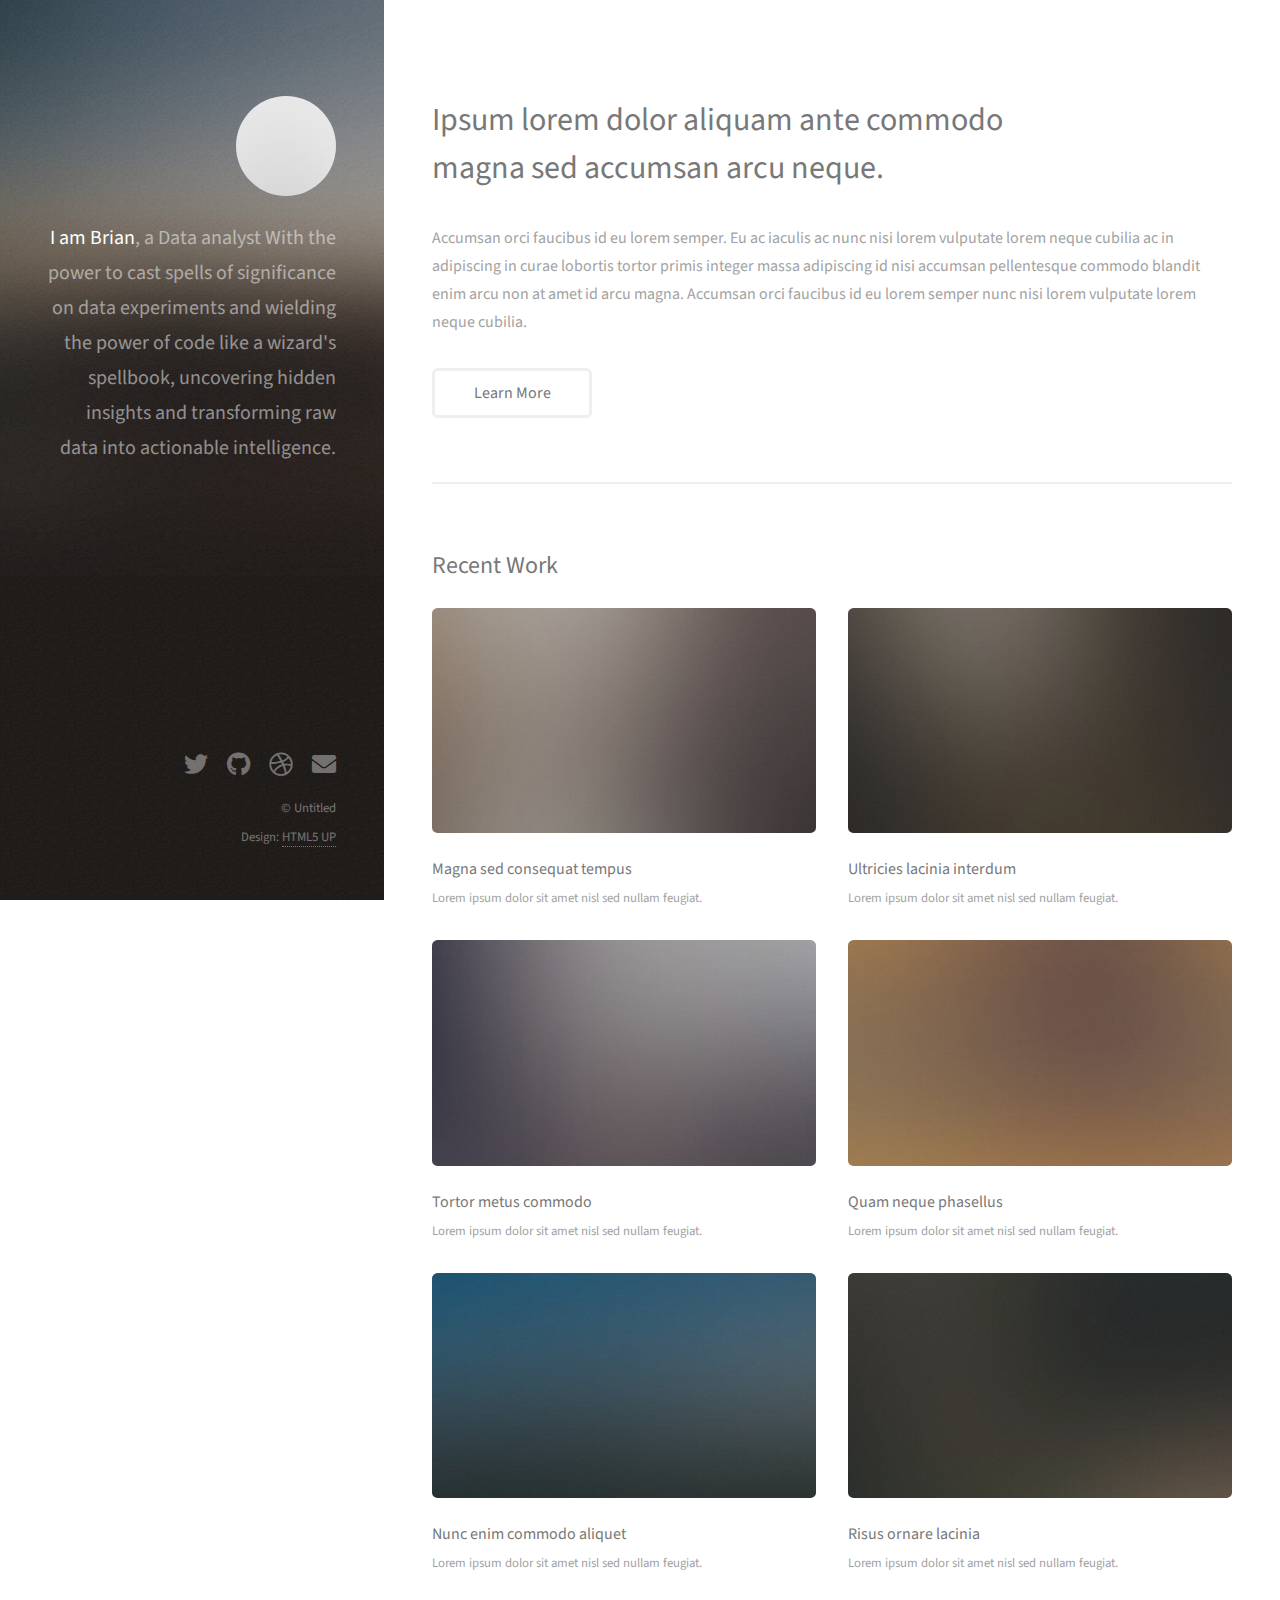
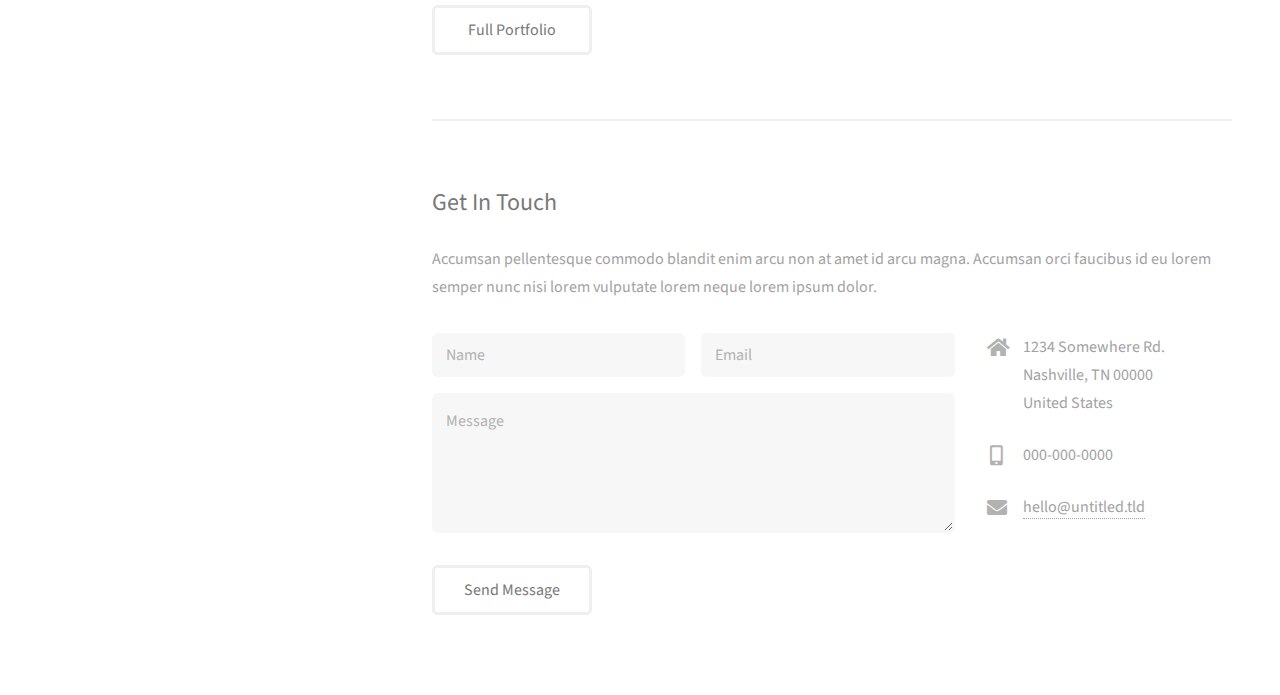
==== html5up-strata/index.html @ c4338616 "portfolio codes" ====
<!DOCTYPE HTML>
<!--
	Strata by HTML5 UP
	html5up.net | @ajlkn
	Free for personal and commercial use under the CCA 3.0 license (html5up.net/license)
-->
<html>
	<head>
		<title>Data analyst</title>
		<meta charset="utf-8" />
		<meta name="viewport" content="width=device-width, initial-scale=1, user-scalable=no" />
		<link rel="stylesheet" href="assets/css/main.css" />
	</head>
	<body class="is-preload">

		<!-- Header -->
			<header id="header">
				<div class="inner">
					<a href="#" class="image avatar"><img src="images/avatar.jpg" alt="" /></a>
					<h1><strong>I am Brian</strong>, a Data analyst<br />
						With the power to cast spells of significance on data experiments 
						and wielding the power of code like a wizard's spellbook, uncovering 
						hidden insights and transforming raw data into actionable intelligence. <br/>
					  </h1>
				</div>
			</header>

		<!-- Main -->
			<div id="main">

				<!-- One -->
					<section id="one">
						<header class="major">
							<h2>Ipsum lorem dolor aliquam ante commodo<br />
							magna sed accumsan arcu neque.</h2>
						</header>
						<p>Accumsan orci faucibus id eu lorem semper. Eu ac iaculis ac nunc nisi lorem vulputate lorem neque cubilia ac in adipiscing in curae lobortis tortor primis integer massa adipiscing id nisi accumsan pellentesque commodo blandit enim arcu non at amet id arcu magna. Accumsan orci faucibus id eu lorem semper nunc nisi lorem vulputate lorem neque cubilia.</p>
						<ul class="actions">
							<li><a href="#" class="button">Learn More</a></li>
						</ul>
					</section>

				<!-- Two -->
					<section id="two">
						<h2>Recent Work</h2>
						<div class="row">
							<article class="col-6 col-12-xsmall work-item">
								<a href="images/fulls/01.jpg" class="image fit thumb"><img src="images/thumbs/01.jpg" alt="" /></a>
								<h3>Magna sed consequat tempus</h3>
								<p>Lorem ipsum dolor sit amet nisl sed nullam feugiat.</p>
							</article>
							<article class="col-6 col-12-xsmall work-item">
								<a href="images/fulls/02.jpg" class="image fit thumb"><img src="images/thumbs/02.jpg" alt="" /></a>
								<h3>Ultricies lacinia interdum</h3>
								<p>Lorem ipsum dolor sit amet nisl sed nullam feugiat.</p>
							</article>
							<article class="col-6 col-12-xsmall work-item">
								<a href="images/fulls/03.jpg" class="image fit thumb"><img src="images/thumbs/03.jpg" alt="" /></a>
								<h3>Tortor metus commodo</h3>
								<p>Lorem ipsum dolor sit amet nisl sed nullam feugiat.</p>
							</article>
							<article class="col-6 col-12-xsmall work-item">
								<a href="images/fulls/04.jpg" class="image fit thumb"><img src="images/thumbs/04.jpg" alt="" /></a>
								<h3>Quam neque phasellus</h3>
								<p>Lorem ipsum dolor sit amet nisl sed nullam feugiat.</p>
							</article>
							<article class="col-6 col-12-xsmall work-item">
								<a href="images/fulls/05.jpg" class="image fit thumb"><img src="images/thumbs/05.jpg" alt="" /></a>
								<h3>Nunc enim commodo aliquet</h3>
								<p>Lorem ipsum dolor sit amet nisl sed nullam feugiat.</p>
							</article>
							<article class="col-6 col-12-xsmall work-item">
								<a href="images/fulls/06.jpg" class="image fit thumb"><img src="images/thumbs/06.jpg" alt="" /></a>
								<h3>Risus ornare lacinia</h3>
								<p>Lorem ipsum dolor sit amet nisl sed nullam feugiat.</p>
							</article>
						</div>
						<ul class="actions">
							<li><a href="#" class="button">Full Portfolio</a></li>
						</ul>
					</section>

				<!-- Three -->
					<section id="three">
						<h2>Get In Touch</h2>
						<p>Accumsan pellentesque commodo blandit enim arcu non at amet id arcu magna. Accumsan orci faucibus id eu lorem semper nunc nisi lorem vulputate lorem neque lorem ipsum dolor.</p>
						<div class="row">
							<div class="col-8 col-12-small">
								<form method="post" action="#">
									<div class="row gtr-uniform gtr-50">
										<div class="col-6 col-12-xsmall"><input type="text" name="name" id="name" placeholder="Name" /></div>
										<div class="col-6 col-12-xsmall"><input type="email" name="email" id="email" placeholder="Email" /></div>
										<div class="col-12"><textarea name="message" id="message" placeholder="Message" rows="4"></textarea></div>
									</div>
								</form>
								<ul class="actions">
									<li><input type="submit" value="Send Message" /></li>
								</ul>
							</div>
							<div class="col-4 col-12-small">
								<ul class="labeled-icons">
									<li>
										<h3 class="icon solid fa-home"><span class="label">Address</span></h3>
										1234 Somewhere Rd.<br />
										Nashville, TN 00000<br />
										United States
									</li>
									<li>
										<h3 class="icon solid fa-mobile-alt"><span class="label">Phone</span></h3>
										000-000-0000
									</li>
									<li>
										<h3 class="icon solid fa-envelope"><span class="label">Email</span></h3>
										<a href="#">hello@untitled.tld</a>
									</li>
								</ul>
							</div>
						</div>
					</section>

				<!-- Four -->
				<!--
					<section id="four">
						<h2>Elements</h2>

						<section>
							<h4>Text</h4>
							<p>This is <b>bold</b> and this is <strong>strong</strong>. This is <i>italic</i> and this is <em>emphasized</em>.
							This is <sup>superscript</sup> text and this is <sub>subscript</sub> text.
							This is <u>underlined</u> and this is code: <code>for (;;) { ... }</code>. Finally, <a href="#">this is a link</a>.</p>
							<hr />
							<header>
								<h4>Heading with a Subtitle</h4>
								<p>Lorem ipsum dolor sit amet nullam id egestas urna aliquam</p>
							</header>
							<p>Nunc lacinia ante nunc ac lobortis. Interdum adipiscing gravida odio porttitor sem non mi integer non faucibus ornare mi ut ante amet placerat aliquet. Volutpat eu sed ante lacinia sapien lorem accumsan varius montes viverra nibh in adipiscing blandit tempus accumsan.</p>
							<header>
								<h5>Heading with a Subtitle</h5>
								<p>Lorem ipsum dolor sit amet nullam id egestas urna aliquam</p>
							</header>
							<p>Nunc lacinia ante nunc ac lobortis. Interdum adipiscing gravida odio porttitor sem non mi integer non faucibus ornare mi ut ante amet placerat aliquet. Volutpat eu sed ante lacinia sapien lorem accumsan varius montes viverra nibh in adipiscing blandit tempus accumsan.</p>
							<hr />
							<h2>Heading Level 2</h2>
							<h3>Heading Level 3</h3>
							<h4>Heading Level 4</h4>
							<h5>Heading Level 5</h5>
							<h6>Heading Level 6</h6>
							<hr />
							<h5>Blockquote</h5>
							<blockquote>Fringilla nisl. Donec accumsan interdum nisi, quis tincidunt felis sagittis eget tempus euismod. Vestibulum ante ipsum primis in faucibus vestibulum. Blandit adipiscing eu felis iaculis volutpat ac adipiscing accumsan faucibus. Vestibulum ante ipsum primis in faucibus lorem ipsum dolor sit amet nullam adipiscing eu felis.</blockquote>
							<h5>Preformatted</h5>
							<pre><code>i = 0;

while (!deck.isInOrder()) {
print 'Iteration ' + i;
deck.shuffle();
i++;
}

print 'It took ' + i + ' iterations to sort the deck.';</code></pre>
						</section>

						<section>
							<h4>Lists</h4>
							<div class="row">
								<div class="col-6 col-12-xsmall">
									<h5>Unordered</h5>
									<ul>
										<li>Dolor pulvinar etiam magna etiam.</li>
										<li>Sagittis adipiscing lorem eleifend.</li>
										<li>Felis enim feugiat dolore viverra.</li>
									</ul>
									<h5>Alternate</h5>
									<ul class="alt">
										<li>Dolor pulvinar etiam magna etiam.</li>
										<li>Sagittis adipiscing lorem eleifend.</li>
										<li>Felis enim feugiat dolore viverra.</li>
									</ul>
								</div>
								<div class="col-6 col-12-xsmall">
									<h5>Ordered</h5>
									<ol>
										<li>Dolor pulvinar etiam magna etiam.</li>
										<li>Etiam vel felis at lorem sed viverra.</li>
										<li>Felis enim feugiat dolore viverra.</li>
										<li>Dolor pulvinar etiam magna etiam.</li>
										<li>Etiam vel felis at lorem sed viverra.</li>
										<li>Felis enim feugiat dolore viverra.</li>
									</ol>
									<h5>Icons</h5>
									<ul class="icons">
										<li><a href="#" class="icon brands fa-twitter"><span class="label">Twitter</span></a></li>
										<li><a href="#" class="icon brands fa-facebook-f"><span class="label">Facebook</span></a></li>
										<li><a href="#" class="icon brands fa-instagram"><span class="label">Instagram</span></a></li>
										<li><a href="#" class="icon brands fa-github"><span class="label">Github</span></a></li>
										<li><a href="#" class="icon brands fa-dribbble"><span class="label">Dribbble</span></a></li>
										<li><a href="#" class="icon brands fa-tumblr"><span class="label">Tumblr</span></a></li>
									</ul>
								</div>
							</div>
							<h5>Actions</h5>
							<ul class="actions">
								<li><a href="#" class="button primary">Default</a></li>
								<li><a href="#" class="button">Default</a></li>
							</ul>
							<ul class="actions small">
								<li><a href="#" class="button primary small">Small</a></li>
								<li><a href="#" class="button small">Small</a></li>
							</ul>
							<div class="row">
								<div class="col-6 col-12-small">
									<ul class="actions stacked">
										<li><a href="#" class="button primary">Default</a></li>
										<li><a href="#" class="button">Default</a></li>
									</ul>
								</div>
								<div class="col-6 col-12-small">
									<ul class="actions stacked">
										<li><a href="#" class="button primary small">Small</a></li>
										<li><a href="#" class="button small">Small</a></li>
									</ul>
								</div>
								<div class="col-6 col-12-small">
									<ul class="actions stacked">
										<li><a href="#" class="button primary fit">Default</a></li>
										<li><a href="#" class="button fit">Default</a></li>
									</ul>
								</div>
								<div class="col-6 col-12-small">
									<ul class="actions stacked">
										<li><a href="#" class="button primary small fit">Small</a></li>
										<li><a href="#" class="button small fit">Small</a></li>
									</ul>
								</div>
							</div>
						</section>

						<section>
							<h4>Table</h4>
							<h5>Default</h5>
							<div class="table-wrapper">
								<table>
									<thead>
										<tr>
											<th>Name</th>
											<th>Description</th>
											<th>Price</th>
										</tr>
									</thead>
									<tbody>
										<tr>
											<td>Item One</td>
											<td>Ante turpis integer aliquet porttitor.</td>
											<td>29.99</td>
										</tr>
										<tr>
											<td>Item Two</td>
											<td>Vis ac commodo adipiscing arcu aliquet.</td>
											<td>19.99</td>
										</tr>
										<tr>
											<td>Item Three</td>
											<td> Morbi faucibus arcu accumsan lorem.</td>
											<td>29.99</td>
										</tr>
										<tr>
											<td>Item Four</td>
											<td>Vitae integer tempus condimentum.</td>
											<td>19.99</td>
										</tr>
										<tr>
											<td>Item Five</td>
											<td>Ante turpis integer aliquet porttitor.</td>
											<td>29.99</td>
										</tr>
									</tbody>
									<tfoot>
										<tr>
											<td colspan="2"></td>
											<td>100.00</td>
										</tr>
									</tfoot>
								</table>
							</div>

							<h5>Alternate</h5>
							<div class="table-wrapper">
								<table class="alt">
									<thead>
										<tr>
											<th>Name</th>
											<th>Description</th>
											<th>Price</th>
										</tr>
									</thead>
									<tbody>
										<tr>
											<td>Item One</td>
											<td>Ante turpis integer aliquet porttitor.</td>
											<td>29.99</td>
										</tr>
										<tr>
											<td>Item Two</td>
											<td>Vis ac commodo adipiscing arcu aliquet.</td>
											<td>19.99</td>
										</tr>
										<tr>
											<td>Item Three</td>
											<td> Morbi faucibus arcu accumsan lorem.</td>
											<td>29.99</td>
										</tr>
										<tr>
											<td>Item Four</td>
											<td>Vitae integer tempus condimentum.</td>
											<td>19.99</td>
										</tr>
										<tr>
											<td>Item Five</td>
											<td>Ante turpis integer aliquet porttitor.</td>
											<td>29.99</td>
										</tr>
									</tbody>
									<tfoot>
										<tr>
											<td colspan="2"></td>
											<td>100.00</td>
										</tr>
									</tfoot>
								</table>
							</div>
						</section>

						<section>
							<h4>Buttons</h4>
							<ul class="actions">
								<li><a href="#" class="button primary">Primary</a></li>
								<li><a href="#" class="button">Default</a></li>
							</ul>
							<ul class="actions">
								<li><a href="#" class="button large">Large</a></li>
								<li><a href="#" class="button">Default</a></li>
								<li><a href="#" class="button small">Small</a></li>
							</ul>
							<ul class="actions fit">
								<li><a href="#" class="button primary fit">Fit</a></li>
								<li><a href="#" class="button fit">Fit</a></li>
							</ul>
							<ul class="actions fit small">
								<li><a href="#" class="button primary fit small">Fit + Small</a></li>
								<li><a href="#" class="button fit small">Fit + Small</a></li>
							</ul>
							<ul class="actions">
								<li><a href="#" class="button primary icon solid fa-download">Icon</a></li>
								<li><a href="#" class="button icon solid fa-download">Icon</a></li>
							</ul>
							<ul class="actions">
								<li><span class="button primary disabled">Primary</span></li>
								<li><span class="button disabled">Default</span></li>
							</ul>
						</section>

						<section>
							<h4>Form</h4>
							<form method="post" action="#">
								<div class="row gtr-uniform gtr-50">
									<div class="col-6 col-12-xsmall">
										<input type="text" name="demo-name" id="demo-name" value="" placeholder="Name" />
									</div>
									<div class="col-6 col-12-xsmall">
										<input type="email" name="demo-email" id="demo-email" value="" placeholder="Email" />
									</div>
									<div class="col-12">
										<select name="demo-category" id="demo-category">
											<option value="">- Category -</option>
											<option value="1">Manufacturing</option>
											<option value="1">Shipping</option>
											<option value="1">Administration</option>
											<option value="1">Human Resources</option>
										</select>
									</div>
									<div class="col-4 col-12-small">
										<input type="radio" id="demo-priority-low" name="demo-priority" checked>
										<label for="demo-priority-low">Low Priority</label>
									</div>
									<div class="col-4 col-12-small">
										<input type="radio" id="demo-priority-normal" name="demo-priority">
										<label for="demo-priority-normal">Normal Priority</label>
									</div>
									<div class="col-4 col-12-small">
										<input type="radio" id="demo-priority-high" name="demo-priority">
										<label for="demo-priority-high">High Priority</label>
									</div>
									<div class="col-6 col-12-small">
										<input type="checkbox" id="demo-copy" name="demo-copy">
										<label for="demo-copy">Email me a copy of this message</label>
									</div>
									<div class="col-6 col-12-small">
										<input type="checkbox" id="demo-human" name="demo-human" checked>
										<label for="demo-human">I am a human and not a robot</label>
									</div>
									<div class="col-12">
										<textarea name="demo-message" id="demo-message" placeholder="Enter your message" rows="6"></textarea>
									</div>
									<div class="col-12">
										<ul class="actions">
											<li><input type="submit" value="Send Message" class="primary" /></li>
											<li><input type="reset" value="Reset" /></li>
										</ul>
									</div>
								</div>
							</form>
						</section>

						<section>
							<h4>Image</h4>
							<h5>Fit</h5>
							<div class="box alt">
								<div class="row gtr-50 gtr-uniform">
									<div class="col-12"><span class="image fit"><img src="images/fulls/05.jpg" alt="" /></span></div>
									<div class="col-4"><span class="image fit"><img src="images/thumbs/01.jpg" alt="" /></span></div>
									<div class="col-4"><span class="image fit"><img src="images/thumbs/02.jpg" alt="" /></span></div>
									<div class="col-4"><span class="image fit"><img src="images/thumbs/03.jpg" alt="" /></span></div>
									<div class="col-4"><span class="image fit"><img src="images/thumbs/04.jpg" alt="" /></span></div>
									<div class="col-4"><span class="image fit"><img src="images/thumbs/05.jpg" alt="" /></span></div>
									<div class="col-4"><span class="image fit"><img src="images/thumbs/06.jpg" alt="" /></span></div>
									<div class="col-4"><span class="image fit"><img src="images/thumbs/03.jpg" alt="" /></span></div>
									<div class="col-4"><span class="image fit"><img src="images/thumbs/02.jpg" alt="" /></span></div>
									<div class="col-4"><span class="image fit"><img src="images/thumbs/01.jpg" alt="" /></span></div>
								</div>
							</div>
							<h5>Left &amp; Right</h5>
							<p><span class="image left"><img src="images/avatar.jpg" alt="" /></span>Fringilla nisl. Donec accumsan interdum nisi, quis tincidunt felis sagittis eget. tempus euismod. Vestibulum ante ipsum primis in faucibus vestibulum. Blandit adipiscing eu felis iaculis volutpat ac adipiscing accumsan eu faucibus. Integer ac pellentesque praesent tincidunt felis sagittis eget. tempus euismod. Vestibulum ante ipsum primis in faucibus vestibulum. Blandit adipiscing eu felis iaculis volutpat ac adipiscing accumsan eu faucibus. Integer ac pellentesque praesent. Donec accumsan interdum nisi, quis tincidunt felis sagittis eget. tempus euismod. Vestibulum ante ipsum primis in faucibus vestibulum. Blandit adipiscing eu felis iaculis volutpat ac adipiscing accumsan eu faucibus. Integer ac pellentesque praesent tincidunt felis sagittis eget. tempus euismod. Vestibulum ante ipsum primis in faucibus vestibulum. Blandit adipiscing eu felis iaculis volutpat ac adipiscing accumsan eu faucibus. Integer ac pellentesque praesent.</p>
							<p><span class="image right"><img src="images/avatar.jpg" alt="" /></span>Fringilla nisl. Donec accumsan interdum nisi, quis tincidunt felis sagittis eget. tempus euismod. Vestibulum ante ipsum primis in faucibus vestibulum. Blandit adipiscing eu felis iaculis volutpat ac adipiscing accumsan eu faucibus. Integer ac pellentesque praesent tincidunt felis sagittis eget. tempus euismod. Vestibulum ante ipsum primis in faucibus vestibulum. Blandit adipiscing eu felis iaculis volutpat ac adipiscing accumsan eu faucibus. Integer ac pellentesque praesent. Donec accumsan interdum nisi, quis tincidunt felis sagittis eget. tempus euismod. Vestibulum ante ipsum primis in faucibus vestibulum. Blandit adipiscing eu felis iaculis volutpat ac adipiscing accumsan eu faucibus. Integer ac pellentesque praesent tincidunt felis sagittis eget. tempus euismod. Vestibulum ante ipsum primis in faucibus vestibulum. Blandit adipiscing eu felis iaculis volutpat ac adipiscing accumsan eu faucibus. Integer ac pellentesque praesent.</p>
						</section>

					</section>
				-->

			</div>

		<!-- Footer -->
			<footer id="footer">
				<div class="inner">
					<ul class="icons">
						<li><a href="#" class="icon brands fa-twitter"><span class="label">Twitter</span></a></li>
						<li><a href="#" class="icon brands fa-github"><span class="label">Github</span></a></li>
						<li><a href="#" class="icon brands fa-dribbble"><span class="label">Dribbble</span></a></li>
						<li><a href="#" class="icon solid fa-envelope"><span class="label">Email</span></a></li>
					</ul>
					<ul class="copyright">
						<li>&copy; Untitled</li><li>Design: <a href="http://html5up.net">HTML5 UP</a></li>
					</ul>
				</div>
			</footer>

		<!-- Scripts -->
			<script src="assets/js/jquery.min.js"></script>
			<script src="assets/js/jquery.poptrox.min.js"></script>
			<script src="assets/js/browser.min.js"></script>
			<script src="assets/js/breakpoints.min.js"></script>
			<script src="assets/js/util.js"></script>
			<script src="assets/js/main.js"></script>

	</body>
</html>
---- html5up-strata/assets/css/main.css ----
@import url("fontawesome-all.min.css");
@import url("https://fonts.googleapis.com/css?family=Source+Sans+Pro:400,400italic");

/*
	Strata by HTML5 UP
	html5up.net | @ajlkn
	Free for personal and commercial use under the CCA 3.0 license (html5up.net/license)
*/

html, body, div, span, applet, object,
iframe, h1, h2, h3, h4, h5, h6, p, blockquote,
pre, a, abbr, acronym, address, big, cite,
code, del, dfn, em, img, ins, kbd, q, s, samp,
small, strike, strong, sub, sup, tt, var, b,
u, i, center, dl, dt, dd, ol, ul, li, fieldset,
form, label, legend, table, caption, tbody,
tfoot, thead, tr, th, td, article, aside,
canvas, details, embed, figure, figcaption,
footer, header, hgroup, menu, nav, output, ruby,
section, summary, time, mark, audio, video {
	margin: 0;
	padding: 0;
	border: 0;
	font-size: 100%;
	font: inherit;
	vertical-align: baseline;}

article, aside, details, figcaption, figure,
footer, header, hgroup, menu, nav, section {
	display: block;}

body {
	line-height: 1;
}

ol, ul {
	list-style: none;
}

blockquote, q {
	quotes: none;
}

	blockquote:before, blockquote:after, q:before, q:after {
		content: '';
		content: none;
	}

table {
	border-collapse: collapse;
	border-spacing: 0;
}

body {
	-webkit-text-size-adjust: none;
}

mark {
	background-color: transparent;
	color: inherit;
}

input::-moz-focus-inner {
	border: 0;
	padding: 0;
}

input, select, textarea {
	-moz-appearance: none;
	-webkit-appearance: none;
	-ms-appearance: none;
	appearance: none;
}

/* Basic */

	html {
		box-sizing: border-box;
	}

	*, *:before, *:after {
		box-sizing: inherit;
	}

	body {
		background: #fff;
	}

		body.is-preload *, body.is-preload *:before, body.is-preload *:after {
			-moz-animation: none !important;
			-webkit-animation: none !important;
			-ms-animation: none !important;
			animation: none !important;
			-moz-transition: none !important;
			-webkit-transition: none !important;
			-ms-transition: none !important;
			transition: none !important;
		}

	body, input, select, textarea {
		color: #a2a2a2;
		font-family: "Source Sans Pro", Helvetica, sans-serif;
		font-size: 16pt;
		font-weight: 400;
		line-height: 1.75em;
	}

	a {
		-moz-transition: color 0.2s ease-in-out, border-color 0.2s ease-in-out;
		-webkit-transition: color 0.2s ease-in-out, border-color 0.2s ease-in-out;
		-ms-transition: color 0.2s ease-in-out, border-color 0.2s ease-in-out;
		transition: color 0.2s ease-in-out, border-color 0.2s ease-in-out;
		border-bottom: dotted 1px;
		color: #49bf9d;
		text-decoration: none;
	}

		a:hover {
			border-bottom-color: transparent;
			color: #49bf9d !important;
			text-decoration: none;
		}

	strong, b {
		color: #787878;
		font-weight: 400;
	}

	em, i {
		font-style: italic;
	}

	p {
		margin: 0 0 2em 0;
	}

	h1, h2, h3, h4, h5, h6 {
		color: #787878;
		font-weight: 400;
		line-height: 1em;
		margin: 0 0 1em 0;
	}

		h1 a, h2 a, h3 a, h4 a, h5 a, h6 a {
			color: inherit;
			text-decoration: none;
		}

	h1 {
		font-size: 2em;
		line-height: 1.5em;
	}

	h2 {
		font-size: 1.5em;
		line-height: 1.5em;
	}

	h3 {
		font-size: 1.25em;
		line-height: 1.5em;
	}

	h4 {
		font-size: 1.1em;
		line-height: 1.5em;
	}

	h5 {
		font-size: 0.9em;
		line-height: 1.5em;
	}

	h6 {
		font-size: 0.7em;
		line-height: 1.5em;
	}

	sub {
		font-size: 0.8em;
		position: relative;
		top: 0.5em;
	}

	sup {
		font-size: 0.8em;
		position: relative;
		top: -0.5em;
	}

	hr {
		border: 0;
		border-bottom: solid 2px #efefef;
		margin: 2em 0;
	}

		hr.major {
			margin: 3em 0;
		}

	blockquote {
		border-left: solid 6px #efefef;
		font-style: italic;
		margin: 0 0 2em 0;
		padding: 0.5em 0 0.5em 1.5em;
	}

	code {
		background: #f7f7f7;
		border-radius: 0.35em;
		border: solid 2px #efefef;
		font-family: "Courier New", monospace;
		font-size: 0.9em;
		margin: 0 0.25em;
		padding: 0.25em 0.65em;
	}

	pre {
		-webkit-overflow-scrolling: touch;
		font-family: "Courier New", monospace;
		font-size: 0.9em;
		margin: 0 0 2em 0;
	}

		pre code {
			display: block;
			line-height: 1.75em;
			padding: 1em 1.5em;
			overflow-x: auto;
		}

	.align-left {
		text-align: left;
	}

	.align-center {
		text-align: center;
	}

	.align-right {
		text-align: right;
	}

/* Container */

	.container {
		margin: 0 auto;
		max-width: calc(100% - 4em);
		width: 100%;
	}

		.container.xsmall {
			width: 25%;
		}

		.container.small {
			width: 50%;
		}

		.container.medium {
			width: 75%;
		}

		.container.large {
			width: 125%;
		}

		.container.xlarge {
			width: 150%;
		}

		.container.max {
			width: 100%;
		}

		@media screen and (max-width: 980px) {

			.container {
				width: 100% !important;
				max-width: 100% !important;
			}

		}

		@media screen and (max-width: 480px) {

			.container {
				max-width: calc(100% - 3em);
			}

		}

/* Row */

	.row {
		display: flex;
		flex-wrap: wrap;
		box-sizing: border-box;
		align-items: stretch;
	}

		.row > * {
			box-sizing: border-box;
		}

		.row.gtr-uniform > * > :last-child {
			margin-bottom: 0;
		}

		.row.aln-left {
			justify-content: flex-start;
		}

		.row.aln-center {
			justify-content: center;
		}

		.row.aln-right {
			justify-content: flex-end;
		}

		.row.aln-top {
			align-items: flex-start;
		}

		.row.aln-middle {
			align-items: center;
		}

		.row.aln-bottom {
			align-items: flex-end;
		}

		.row > .imp {
			order: -1;
		}

		.row > .col-1 {
			width: 8.33333%;
		}

		.row > .off-1 {
			margin-left: 8.33333%;
		}

		.row > .col-2 {
			width: 16.66667%;
		}

		.row > .off-2 {
			margin-left: 16.66667%;
		}

		.row > .col-3 {
			width: 25%;
		}

		.row > .off-3 {
			margin-left: 25%;
		}

		.row > .col-4 {
			width: 33.33333%;
		}

		.row > .off-4 {
			margin-left: 33.33333%;
		}

		.row > .col-5 {
			width: 41.66667%;
		}

		.row > .off-5 {
			margin-left: 41.66667%;
		}

		.row > .col-6 {
			width: 50%;
		}

		.row > .off-6 {
			margin-left: 50%;
		}

		.row > .col-7 {
			width: 58.33333%;
		}

		.row > .off-7 {
			margin-left: 58.33333%;
		}

		.row > .col-8 {
			width: 66.66667%;
		}

		.row > .off-8 {
			margin-left: 66.66667%;
		}

		.row > .col-9 {
			width: 75%;
		}

		.row > .off-9 {
			margin-left: 75%;
		}

		.row > .col-10 {
			width: 83.33333%;
		}

		.row > .off-10 {
			margin-left: 83.33333%;
		}

		.row > .col-11 {
			width: 91.66667%;
		}

		.row > .off-11 {
			margin-left: 91.66667%;
		}

		.row > .col-12 {
			width: 100%;
		}

		.row > .off-12 {
			margin-left: 100%;
		}

		.row.gtr-0 {
			margin-top: 0;
			margin-left: 0em;
		}

			.row.gtr-0 > * {
				padding: 0 0 0 0em;
			}

			.row.gtr-0.gtr-uniform {
				margin-top: 0em;
			}

				.row.gtr-0.gtr-uniform > * {
					padding-top: 0em;
				}

		.row.gtr-25 {
			margin-top: 0;
			margin-left: -0.625em;
		}

			.row.gtr-25 > * {
				padding: 0 0 0 0.625em;
			}

			.row.gtr-25.gtr-uniform {
				margin-top: -0.625em;
			}

				.row.gtr-25.gtr-uniform > * {
					padding-top: 0.625em;
				}

		.row.gtr-50 {
			margin-top: 0;
			margin-left: -1.25em;
		}

			.row.gtr-50 > * {
				padding: 0 0 0 1.25em;
			}

			.row.gtr-50.gtr-uniform {
				margin-top: -1.25em;
			}

				.row.gtr-50.gtr-uniform > * {
					padding-top: 1.25em;
				}

		.row {
			margin-top: 0;
			margin-left: -2.5em;
		}

			.row > * {
				padding: 0 0 0 2.5em;
			}

			.row.gtr-uniform {
				margin-top: -2.5em;
			}

				.row.gtr-uniform > * {
					padding-top: 2.5em;
				}

		.row.gtr-150 {
			margin-top: 0;
			margin-left: -3.75em;
		}

			.row.gtr-150 > * {
				padding: 0 0 0 3.75em;
			}

			.row.gtr-150.gtr-uniform {
				margin-top: -3.75em;
			}

				.row.gtr-150.gtr-uniform > * {
					padding-top: 3.75em;
				}

		.row.gtr-200 {
			margin-top: 0;
			margin-left: -5em;
		}

			.row.gtr-200 > * {
				padding: 0 0 0 5em;
			}

			.row.gtr-200.gtr-uniform {
				margin-top: -5em;
			}

				.row.gtr-200.gtr-uniform > * {
					padding-top: 5em;
				}

		@media screen and (max-width: 1800px) {

			.row {
				display: flex;
				flex-wrap: wrap;
				box-sizing: border-box;
				align-items: stretch;
			}

				.row > * {
					box-sizing: border-box;
				}

				.row.gtr-uniform > * > :last-child {
					margin-bottom: 0;
				}

				.row.aln-left {
					justify-content: flex-start;
				}

				.row.aln-center {
					justify-content: center;
				}

				.row.aln-right {
					justify-content: flex-end;
				}

				.row.aln-top {
					align-items: flex-start;
				}

				.row.aln-middle {
					align-items: center;
				}

				.row.aln-bottom {
					align-items: flex-end;
				}

				.row > .imp-xlarge {
					order: -1;
				}

				.row > .col-1-xlarge {
					width: 8.33333%;
				}

				.row > .off-1-xlarge {
					margin-left: 8.33333%;
				}

				.row > .col-2-xlarge {
					width: 16.66667%;
				}

				.row > .off-2-xlarge {
					margin-left: 16.66667%;
				}

				.row > .col-3-xlarge {
					width: 25%;
				}

				.row > .off-3-xlarge {
					margin-left: 25%;
				}

				.row > .col-4-xlarge {
					width: 33.33333%;
				}

				.row > .off-4-xlarge {
					margin-left: 33.33333%;
				}

				.row > .col-5-xlarge {
					width: 41.66667%;
				}

				.row > .off-5-xlarge {
					margin-left: 41.66667%;
				}

				.row > .col-6-xlarge {
					width: 50%;
				}

				.row > .off-6-xlarge {
					margin-left: 50%;
				}

				.row > .col-7-xlarge {
					width: 58.33333%;
				}

				.row > .off-7-xlarge {
					margin-left: 58.33333%;
				}

				.row > .col-8-xlarge {
					width: 66.66667%;
				}

				.row > .off-8-xlarge {
					margin-left: 66.66667%;
				}

				.row > .col-9-xlarge {
					width: 75%;
				}

				.row > .off-9-xlarge {
					margin-left: 75%;
				}

				.row > .col-10-xlarge {
					width: 83.33333%;
				}

				.row > .off-10-xlarge {
					margin-left: 83.33333%;
				}

				.row > .col-11-xlarge {
					width: 91.66667%;
				}

				.row > .off-11-xlarge {
					margin-left: 91.66667%;
				}

				.row > .col-12-xlarge {
					width: 100%;
				}

				.row > .off-12-xlarge {
					margin-left: 100%;
				}

				.row.gtr-0 {
					margin-top: 0;
					margin-left: 0em;
				}

					.row.gtr-0 > * {
						padding: 0 0 0 0em;
					}

					.row.gtr-0.gtr-uniform {
						margin-top: 0em;
					}

						.row.gtr-0.gtr-uniform > * {
							padding-top: 0em;
						}

				.row.gtr-25 {
					margin-top: 0;
					margin-left: -0.625em;
				}

					.row.gtr-25 > * {
						padding: 0 0 0 0.625em;
					}

					.row.gtr-25.gtr-uniform {
						margin-top: -0.625em;
					}

						.row.gtr-25.gtr-uniform > * {
							padding-top: 0.625em;
						}

				.row.gtr-50 {
					margin-top: 0;
					margin-left: -1.25em;
				}

					.row.gtr-50 > * {
						padding: 0 0 0 1.25em;
					}

					.row.gtr-50.gtr-uniform {
						margin-top: -1.25em;
					}

						.row.gtr-50.gtr-uniform > * {
							padding-top: 1.25em;
						}

				.row {
					margin-top: 0;
					margin-left: -2.5em;
				}

					.row > * {
						padding: 0 0 0 2.5em;
					}

					.row.gtr-uniform {
						margin-top: -2.5em;
					}

						.row.gtr-uniform > * {
							padding-top: 2.5em;
						}

				.row.gtr-150 {
					margin-top: 0;
					margin-left: -3.75em;
				}

					.row.gtr-150 > * {
						padding: 0 0 0 3.75em;
					}

					.row.gtr-150.gtr-uniform {
						margin-top: -3.75em;
					}

						.row.gtr-150.gtr-uniform > * {
							padding-top: 3.75em;
						}

				.row.gtr-200 {
					margin-top: 0;
					margin-left: -5em;
				}

					.row.gtr-200 > * {
						padding: 0 0 0 5em;
					}

					.row.gtr-200.gtr-uniform {
						margin-top: -5em;
					}

						.row.gtr-200.gtr-uniform > * {
							padding-top: 5em;
						}

		}

		@media screen and (max-width: 1280px) {

			.row {
				display: flex;
				flex-wrap: wrap;
				box-sizing: border-box;
				align-items: stretch;
			}

				.row > * {
					box-sizing: border-box;
				}

				.row.gtr-uniform > * > :last-child {
					margin-bottom: 0;
				}

				.row.aln-left {
					justify-content: flex-start;
				}

				.row.aln-center {
					justify-content: center;
				}

				.row.aln-right {
					justify-content: flex-end;
				}

				.row.aln-top {
					align-items: flex-start;
				}

				.row.aln-middle {
					align-items: center;
				}

				.row.aln-bottom {
					align-items: flex-end;
				}

				.row > .imp-large {
					order: -1;
				}

				.row > .col-1-large {
					width: 8.33333%;
				}

				.row > .off-1-large {
					margin-left: 8.33333%;
				}

				.row > .col-2-large {
					width: 16.66667%;
				}

				.row > .off-2-large {
					margin-left: 16.66667%;
				}

				.row > .col-3-large {
					width: 25%;
				}

				.row > .off-3-large {
					margin-left: 25%;
				}

				.row > .col-4-large {
					width: 33.33333%;
				}

				.row > .off-4-large {
					margin-left: 33.33333%;
				}

				.row > .col-5-large {
					width: 41.66667%;
				}

				.row > .off-5-large {
					margin-left: 41.66667%;
				}

				.row > .col-6-large {
					width: 50%;
				}

				.row > .off-6-large {
					margin-left: 50%;
				}

				.row > .col-7-large {
					width: 58.33333%;
				}

				.row > .off-7-large {
					margin-left: 58.33333%;
				}

				.row > .col-8-large {
					width: 66.66667%;
				}

				.row > .off-8-large {
					margin-left: 66.66667%;
				}

				.row > .col-9-large {
					width: 75%;
				}

				.row > .off-9-large {
					margin-left: 75%;
				}

				.row > .col-10-large {
					width: 83.33333%;
				}

				.row > .off-10-large {
					margin-left: 83.33333%;
				}

				.row > .col-11-large {
					width: 91.66667%;
				}

				.row > .off-11-large {
					margin-left: 91.66667%;
				}

				.row > .col-12-large {
					width: 100%;
				}

				.row > .off-12-large {
					margin-left: 100%;
				}

				.row.gtr-0 {
					margin-top: 0;
					margin-left: 0em;
				}

					.row.gtr-0 > * {
						padding: 0 0 0 0em;
					}

					.row.gtr-0.gtr-uniform {
						margin-top: 0em;
					}

						.row.gtr-0.gtr-uniform > * {
							padding-top: 0em;
						}

				.row.gtr-25 {
					margin-top: 0;
					margin-left: -0.5em;
				}

					.row.gtr-25 > * {
						padding: 0 0 0 0.5em;
					}

					.row.gtr-25.gtr-uniform {
						margin-top: -0.5em;
					}

						.row.gtr-25.gtr-uniform > * {
							padding-top: 0.5em;
						}

				.row.gtr-50 {
					margin-top: 0;
					margin-left: -1em;
				}

					.row.gtr-50 > * {
						padding: 0 0 0 1em;
					}

					.row.gtr-50.gtr-uniform {
						margin-top: -1em;
					}

						.row.gtr-50.gtr-uniform > * {
							padding-top: 1em;
						}

				.row {
					margin-top: 0;
					margin-left: -2em;
				}

					.row > * {
						padding: 0 0 0 2em;
					}

					.row.gtr-uniform {
						margin-top: -2em;
					}

						.row.gtr-uniform > * {
							padding-top: 2em;
						}

				.row.gtr-150 {
					margin-top: 0;
					margin-left: -3em;
				}

					.row.gtr-150 > * {
						padding: 0 0 0 3em;
					}

					.row.gtr-150.gtr-uniform {
						margin-top: -3em;
					}

						.row.gtr-150.gtr-uniform > * {
							padding-top: 3em;
						}

				.row.gtr-200 {
					margin-top: 0;
					margin-left: -4em;
				}

					.row.gtr-200 > * {
						padding: 0 0 0 4em;
					}

					.row.gtr-200.gtr-uniform {
						margin-top: -4em;
					}

						.row.gtr-200.gtr-uniform > * {
							padding-top: 4em;
						}

		}

		@media screen and (max-width: 980px) {

			.row {
				display: flex;
				flex-wrap: wrap;
				box-sizing: border-box;
				align-items: stretch;
			}

				.row > * {
					box-sizing: border-box;
				}

				.row.gtr-uniform > * > :last-child {
					margin-bottom: 0;
				}

				.row.aln-left {
					justify-content: flex-start;
				}

				.row.aln-center {
					justify-content: center;
				}

				.row.aln-right {
					justify-content: flex-end;
				}

				.row.aln-top {
					align-items: flex-start;
				}

				.row.aln-middle {
					align-items: center;
				}

				.row.aln-bottom {
					align-items: flex-end;
				}

				.row > .imp-medium {
					order: -1;
				}

				.row > .col-1-medium {
					width: 8.33333%;
				}

				.row > .off-1-medium {
					margin-left: 8.33333%;
				}

				.row > .col-2-medium {
					width: 16.66667%;
				}

				.row > .off-2-medium {
					margin-left: 16.66667%;
				}

				.row > .col-3-medium {
					width: 25%;
				}

				.row > .off-3-medium {
					margin-left: 25%;
				}

				.row > .col-4-medium {
					width: 33.33333%;
				}

				.row > .off-4-medium {
					margin-left: 33.33333%;
				}

				.row > .col-5-medium {
					width: 41.66667%;
				}

				.row > .off-5-medium {
					margin-left: 41.66667%;
				}

				.row > .col-6-medium {
					width: 50%;
				}

				.row > .off-6-medium {
					margin-left: 50%;
				}

				.row > .col-7-medium {
					width: 58.33333%;
				}

				.row > .off-7-medium {
					margin-left: 58.33333%;
				}

				.row > .col-8-medium {
					width: 66.66667%;
				}

				.row > .off-8-medium {
					margin-left: 66.66667%;
				}

				.row > .col-9-medium {
					width: 75%;
				}

				.row > .off-9-medium {
					margin-left: 75%;
				}

				.row > .col-10-medium {
					width: 83.33333%;
				}

				.row > .off-10-medium {
					margin-left: 83.33333%;
				}

				.row > .col-11-medium {
					width: 91.66667%;
				}

				.row > .off-11-medium {
					margin-left: 91.66667%;
				}

				.row > .col-12-medium {
					width: 100%;
				}

				.row > .off-12-medium {
					margin-left: 100%;
				}

				.row.gtr-0 {
					margin-top: 0;
					margin-left: 0em;
				}

					.row.gtr-0 > * {
						padding: 0 0 0 0em;
					}

					.row.gtr-0.gtr-uniform {
						margin-top: 0em;
					}

						.row.gtr-0.gtr-uniform > * {
							padding-top: 0em;
						}

				.row.gtr-25 {
					margin-top: 0;
					margin-left: -0.5em;
				}

					.row.gtr-25 > * {
						padding: 0 0 0 0.5em;
					}

					.row.gtr-25.gtr-uniform {
						margin-top: -0.5em;
					}

						.row.gtr-25.gtr-uniform > * {
							padding-top: 0.5em;
						}

				.row.gtr-50 {
					margin-top: 0;
					margin-left: -1em;
				}

					.row.gtr-50 > * {
						padding: 0 0 0 1em;
					}

					.row.gtr-50.gtr-uniform {
						margin-top: -1em;
					}

						.row.gtr-50.gtr-uniform > * {
							padding-top: 1em;
						}

				.row {
					margin-top: 0;
					margin-left: -2em;
				}

					.row > * {
						padding: 0 0 0 2em;
					}

					.row.gtr-uniform {
						margin-top: -2em;
					}

						.row.gtr-uniform > * {
							padding-top: 2em;
						}

				.row.gtr-150 {
					margin-top: 0;
					margin-left: -3em;
				}

					.row.gtr-150 > * {
						padding: 0 0 0 3em;
					}

					.row.gtr-150.gtr-uniform {
						margin-top: -3em;
					}

						.row.gtr-150.gtr-uniform > * {
							padding-top: 3em;
						}

				.row.gtr-200 {
					margin-top: 0;
					margin-left: -4em;
				}

					.row.gtr-200 > * {
						padding: 0 0 0 4em;
					}

					.row.gtr-200.gtr-uniform {
						margin-top: -4em;
					}

						.row.gtr-200.gtr-uniform > * {
							padding-top: 4em;
						}

		}

		@media screen and (max-width: 736px) {

			.row {
				display: flex;
				flex-wrap: wrap;
				box-sizing: border-box;
				align-items: stretch;
			}

				.row > * {
					box-sizing: border-box;
				}

				.row.gtr-uniform > * > :last-child {
					margin-bottom: 0;
				}

				.row.aln-left {
					justify-content: flex-start;
				}

				.row.aln-center {
					justify-content: center;
				}

				.row.aln-right {
					justify-content: flex-end;
				}

				.row.aln-top {
					align-items: flex-start;
				}

				.row.aln-middle {
					align-items: center;
				}

				.row.aln-bottom {
					align-items: flex-end;
				}

				.row > .imp-small {
					order: -1;
				}

				.row > .col-1-small {
					width: 8.33333%;
				}

				.row > .off-1-small {
					margin-left: 8.33333%;
				}

				.row > .col-2-small {
					width: 16.66667%;
				}

				.row > .off-2-small {
					margin-left: 16.66667%;
				}

				.row > .col-3-small {
					width: 25%;
				}

				.row > .off-3-small {
					margin-left: 25%;
				}

				.row > .col-4-small {
					width: 33.33333%;
				}

				.row > .off-4-small {
					margin-left: 33.33333%;
				}

				.row > .col-5-small {
					width: 41.66667%;
				}

				.row > .off-5-small {
					margin-left: 41.66667%;
				}

				.row > .col-6-small {
					width: 50%;
				}

				.row > .off-6-small {
					margin-left: 50%;
				}

				.row > .col-7-small {
					width: 58.33333%;
				}

				.row > .off-7-small {
					margin-left: 58.33333%;
				}

				.row > .col-8-small {
					width: 66.66667%;
				}

				.row > .off-8-small {
					margin-left: 66.66667%;
				}

				.row > .col-9-small {
					width: 75%;
				}

				.row > .off-9-small {
					margin-left: 75%;
				}

				.row > .col-10-small {
					width: 83.33333%;
				}

				.row > .off-10-small {
					margin-left: 83.33333%;
				}

				.row > .col-11-small {
					width: 91.66667%;
				}

				.row > .off-11-small {
					margin-left: 91.66667%;
				}

				.row > .col-12-small {
					width: 100%;
				}

				.row > .off-12-small {
					margin-left: 100%;
				}

				.row.gtr-0 {
					margin-top: 0;
					margin-left: 0em;
				}

					.row.gtr-0 > * {
						padding: 0 0 0 0em;
					}

					.row.gtr-0.gtr-uniform {
						margin-top: 0em;
					}

						.row.gtr-0.gtr-uniform > * {
							padding-top: 0em;
						}

				.row.gtr-25 {
					margin-top: 0;
					margin-left: -0.375em;
				}

					.row.gtr-25 > * {
						padding: 0 0 0 0.375em;
					}

					.row.gtr-25.gtr-uniform {
						margin-top: -0.375em;
					}

						.row.gtr-25.gtr-uniform > * {
							padding-top: 0.375em;
						}

				.row.gtr-50 {
					margin-top: 0;
					margin-left: -0.75em;
				}

					.row.gtr-50 > * {
						padding: 0 0 0 0.75em;
					}

					.row.gtr-50.gtr-uniform {
						margin-top: -0.75em;
					}

						.row.gtr-50.gtr-uniform > * {
							padding-top: 0.75em;
						}

				.row {
					margin-top: 0;
					margin-left: -1.5em;
				}

					.row > * {
						padding: 0 0 0 1.5em;
					}

					.row.gtr-uniform {
						margin-top: -1.5em;
					}

						.row.gtr-uniform > * {
							padding-top: 1.5em;
						}

				.row.gtr-150 {
					margin-top: 0;
					margin-left: -2.25em;
				}

					.row.gtr-150 > * {
						padding: 0 0 0 2.25em;
					}

					.row.gtr-150.gtr-uniform {
						margin-top: -2.25em;
					}

						.row.gtr-150.gtr-uniform > * {
							padding-top: 2.25em;
						}

				.row.gtr-200 {
					margin-top: 0;
					margin-left: -3em;
				}

					.row.gtr-200 > * {
						padding: 0 0 0 3em;
					}

					.row.gtr-200.gtr-uniform {
						margin-top: -3em;
					}

						.row.gtr-200.gtr-uniform > * {
							padding-top: 3em;
						}

		}

		@media screen and (max-width: 480px) {

			.row {
				display: flex;
				flex-wrap: wrap;
				box-sizing: border-box;
				align-items: stretch;
			}

				.row > * {
					box-sizing: border-box;
				}

				.row.gtr-uniform > * > :last-child {
					margin-bottom: 0;
				}

				.row.aln-left {
					justify-content: flex-start;
				}

				.row.aln-center {
					justify-content: center;
				}

				.row.aln-right {
					justify-content: flex-end;
				}

				.row.aln-top {
					align-items: flex-start;
				}

				.row.aln-middle {
					align-items: center;
				}

				.row.aln-bottom {
					align-items: flex-end;
				}

				.row > .imp-xsmall {
					order: -1;
				}

				.row > .col-1-xsmall {
					width: 8.33333%;
				}

				.row > .off-1-xsmall {
					margin-left: 8.33333%;
				}

				.row > .col-2-xsmall {
					width: 16.66667%;
				}

				.row > .off-2-xsmall {
					margin-left: 16.66667%;
				}

				.row > .col-3-xsmall {
					width: 25%;
				}

				.row > .off-3-xsmall {
					margin-left: 25%;
				}

				.row > .col-4-xsmall {
					width: 33.33333%;
				}

				.row > .off-4-xsmall {
					margin-left: 33.33333%;
				}

				.row > .col-5-xsmall {
					width: 41.66667%;
				}

				.row > .off-5-xsmall {
					margin-left: 41.66667%;
				}

				.row > .col-6-xsmall {
					width: 50%;
				}

				.row > .off-6-xsmall {
					margin-left: 50%;
				}

				.row > .col-7-xsmall {
					width: 58.33333%;
				}

				.row > .off-7-xsmall {
					margin-left: 58.33333%;
				}

				.row > .col-8-xsmall {
					width: 66.66667%;
				}

				.row > .off-8-xsmall {
					margin-left: 66.66667%;
				}

				.row > .col-9-xsmall {
					width: 75%;
				}

				.row > .off-9-xsmall {
					margin-left: 75%;
				}

				.row > .col-10-xsmall {
					width: 83.33333%;
				}

				.row > .off-10-xsmall {
					margin-left: 83.33333%;
				}

				.row > .col-11-xsmall {
					width: 91.66667%;
				}

				.row > .off-11-xsmall {
					margin-left: 91.66667%;
				}

				.row > .col-12-xsmall {
					width: 100%;
				}

				.row > .off-12-xsmall {
					margin-left: 100%;
				}

				.row.gtr-0 {
					margin-top: 0;
					margin-left: 0em;
				}

					.row.gtr-0 > * {
						padding: 0 0 0 0em;
					}

					.row.gtr-0.gtr-uniform {
						margin-top: 0em;
					}

						.row.gtr-0.gtr-uniform > * {
							padding-top: 0em;
						}

				.row.gtr-25 {
					margin-top: 0;
					margin-left: -0.375em;
				}

					.row.gtr-25 > * {
						padding: 0 0 0 0.375em;
					}

					.row.gtr-25.gtr-uniform {
						margin-top: -0.375em;
					}

						.row.gtr-25.gtr-uniform > * {
							padding-top: 0.375em;
						}

				.row.gtr-50 {
					margin-top: 0;
					margin-left: -0.75em;
				}

					.row.gtr-50 > * {
						padding: 0 0 0 0.75em;
					}

					.row.gtr-50.gtr-uniform {
						margin-top: -0.75em;
					}

						.row.gtr-50.gtr-uniform > * {
							padding-top: 0.75em;
						}

				.row {
					margin-top: 0;
					margin-left: -1.5em;
				}

					.row > * {
						padding: 0 0 0 1.5em;
					}

					.row.gtr-uniform {
						margin-top: -1.5em;
					}

						.row.gtr-uniform > * {
							padding-top: 1.5em;
						}

				.row.gtr-150 {
					margin-top: 0;
					margin-left: -2.25em;
				}

					.row.gtr-150 > * {
						padding: 0 0 0 2.25em;
					}

					.row.gtr-150.gtr-uniform {
						margin-top: -2.25em;
					}

						.row.gtr-150.gtr-uniform > * {
							padding-top: 2.25em;
						}

				.row.gtr-200 {
					margin-top: 0;
					margin-left: -3em;
				}

					.row.gtr-200 > * {
						padding: 0 0 0 3em;
					}

					.row.gtr-200.gtr-uniform {
						margin-top: -3em;
					}

						.row.gtr-200.gtr-uniform > * {
							padding-top: 3em;
						}

		}

/* Section/Article */

	section.special, article.special {
		text-align: center;
	}

	header p {
		color: #b2b2b2;
		position: relative;
		margin: 0 0 1.5em 0;
	}

	header h2 + p {
		font-size: 1.25em;
		margin-top: -1em;
		line-height: 1.5em;
	}

	header h3 + p {
		font-size: 1.1em;
		margin-top: -0.8em;
		line-height: 1.5em;
	}

	header h4 + p,
	header h5 + p,
	header h6 + p {
		font-size: 0.9em;
		margin-top: -0.6em;
		line-height: 1.5em;
	}

	header.major h2 {
		font-size: 2em;
	}

/* Form */

	form {
		margin: 0 0 2em 0;
	}

	label {
		color: #787878;
		display: block;
		font-size: 0.9em;
		font-weight: 400;
		margin: 0 0 1em 0;
	}

	input[type="text"],
	input[type="password"],
	input[type="email"],
	select,
	textarea {
		-moz-appearance: none;
		-webkit-appearance: none;
		-ms-appearance: none;
		appearance: none;
		background: #f7f7f7;
		border-radius: 0.35em;
		border: solid 2px transparent;
		color: inherit;
		display: block;
		outline: 0;
		padding: 0 0.75em;
		text-decoration: none;
		width: 100%;
	}

		input[type="text"]:invalid,
		input[type="password"]:invalid,
		input[type="email"]:invalid,
		select:invalid,
		textarea:invalid {
			box-shadow: none;
		}

		input[type="text"]:focus,
		input[type="password"]:focus,
		input[type="email"]:focus,
		select:focus,
		textarea:focus {
			border-color: #49bf9d;
		}

	select {
		background-image: url("data:image/svg+xml;charset=utf8,%3Csvg xmlns='http://www.w3.org/2000/svg' width='40' height='40' preserveAspectRatio='none' viewBox='0 0 40 40'%3E%3Cpath d='M9.4,12.3l10.4,10.4l10.4-10.4c0.2-0.2,0.5-0.4,0.9-0.4c0.3,0,0.6,0.1,0.9,0.4l3.3,3.3c0.2,0.2,0.4,0.5,0.4,0.9 c0,0.4-0.1,0.6-0.4,0.9L20.7,31.9c-0.2,0.2-0.5,0.4-0.9,0.4c-0.3,0-0.6-0.1-0.9-0.4L4.3,17.3c-0.2-0.2-0.4-0.5-0.4-0.9 c0-0.4,0.1-0.6,0.4-0.9l3.3-3.3c0.2-0.2,0.5-0.4,0.9-0.4S9.1,12.1,9.4,12.3z' fill='%23dfdfdf' /%3E%3C/svg%3E");
		background-size: 1.25rem;
		background-repeat: no-repeat;
		background-position: calc(100% - 1rem) center;
		height: 2.75em;
		padding-right: 2.75em;
		text-overflow: ellipsis;
	}

		select option {
			color: #787878;
			background: #fff;
		}

		select:focus::-ms-value {
			background-color: transparent;
		}

		select::-ms-expand {
			display: none;
		}

	input[type="text"],
	input[type="password"],
	input[type="email"],
	select {
		height: 2.75em;
	}

	textarea {
		padding: 0.75em;
	}

	input[type="checkbox"],
	input[type="radio"] {
		-moz-appearance: none;
		-webkit-appearance: none;
		-ms-appearance: none;
		appearance: none;
		display: block;
		float: left;
		margin-right: -2em;
		opacity: 0;
		width: 1em;
		z-index: -1;
	}

		input[type="checkbox"] + label,
		input[type="radio"] + label {
			text-decoration: none;
			color: #a2a2a2;
			cursor: pointer;
			display: inline-block;
			font-size: 1em;
			font-weight: 400;
			padding-left: 2.4em;
			padding-right: 0.75em;
			position: relative;
		}

			input[type="checkbox"] + label:before,
			input[type="radio"] + label:before {
				-moz-osx-font-smoothing: grayscale;
				-webkit-font-smoothing: antialiased;
				display: inline-block;
				font-style: normal;
				font-variant: normal;
				text-rendering: auto;
				line-height: 1;
				text-transform: none !important;
				font-family: 'Font Awesome 5 Free';
				font-weight: 900;
			}

			input[type="checkbox"] + label:before,
			input[type="radio"] + label:before {
				background: #f7f7f7;
				border-radius: 0.35em;
				border: solid 2px transparent;
				content: '';
				display: inline-block;
				font-size: 0.8em;
				height: 2.0625em;
				left: 0;
				line-height: 1.85625em;
				position: absolute;
				text-align: center;
				top: 0;
				width: 2.0625em;
			}

		input[type="checkbox"]:checked + label:before,
		input[type="radio"]:checked + label:before {
			background: #787878;
			border-color: #787878;
			color: #fff;
			content: '\f00c';
		}

		input[type="checkbox"]:focus + label:before,
		input[type="radio"]:focus + label:before {
			border-color: #49bf9d;
		}

	input[type="checkbox"] + label:before {
		border-radius: 0.35em;
	}

	input[type="radio"] + label:before {
		border-radius: 100%;
	}

	::-webkit-input-placeholder {
		color: #b2b2b2 !important;
		opacity: 1.0;
	}

	:-moz-placeholder {
		color: #b2b2b2 !important;
		opacity: 1.0;
	}

	::-moz-placeholder {
		color: #b2b2b2 !important;
		opacity: 1.0;
	}

	:-ms-input-placeholder {
		color: #b2b2b2 !important;
		opacity: 1.0;
	}

/* Box */

	.box {
		border-radius: 0.35em;
		border: solid 2px #efefef;
		margin-bottom: 2em;
		padding: 1.5em;
	}

		.box > :last-child,
		.box > :last-child > :last-child,
		.box > :last-child > :last-child > :last-child {
			margin-bottom: 0;
		}

		.box.alt {
			border: 0;
			border-radius: 0;
			padding: 0;
		}

/* Icon */

	.icon {
		text-decoration: none;
		border-bottom: none;
		position: relative;
	}

		.icon:before {
			-moz-osx-font-smoothing: grayscale;
			-webkit-font-smoothing: antialiased;
			display: inline-block;
			font-style: normal;
			font-variant: normal;
			text-rendering: auto;
			line-height: 1;
			text-transform: none !important;
			font-family: 'Font Awesome 5 Free';
			font-weight: 400;
		}

		.icon > .label {
			display: none;
		}

		.icon:before {
			line-height: inherit;
		}

		.icon.solid:before {
			font-weight: 900;
		}

		.icon.brands:before {
			font-family: 'Font Awesome 5 Brands';
		}

/* Image */

	.image {
		border-radius: 0.35em;
		border: 0;
		display: inline-block;
		position: relative;
	}

		.image:before {
			-moz-transition: opacity 0.2s ease-in-out;
			-webkit-transition: opacity 0.2s ease-in-out;
			-ms-transition: opacity 0.2s ease-in-out;
			transition: opacity 0.2s ease-in-out;
			background: url("images/overlay.png");
			border-radius: 0.35em;
			content: '';
			display: block;
			height: 100%;
			left: 0;
			opacity: 0.5;
			position: absolute;
			top: 0;
			width: 100%;
		}

		.image.thumb {
			text-align: center;
		}

			.image.thumb:after {
				-moz-transition: opacity 0.2s ease-in-out;
				-webkit-transition: opacity 0.2s ease-in-out;
				-ms-transition: opacity 0.2s ease-in-out;
				transition: opacity 0.2s ease-in-out;
				border-radius: 0.35em;
				border: solid 3px rgba(255, 255, 255, 0.5);
				color: #fff;
				content: 'View';
				display: inline-block;
				font-size: 0.8em;
				font-weight: 400;
				left: 50%;
				line-height: 2.25em;
				margin: -1.25em 0 0 -3em;
				opacity: 0;
				padding: 0 1.5em;
				position: absolute;
				text-align: center;
				text-decoration: none;
				top: 50%;
				white-space: nowrap;
			}

			.image.thumb:hover:after {
				opacity: 1.0;
			}

			.image.thumb:hover:before {
				background: url("images/overlay.png"), url("images/overlay.png");
				opacity: 1.0;
			}

		.image img {
			border-radius: 0.35em;
			display: block;
		}

		.image.left {
			float: left;
			margin: 0 1.5em 1em 0;
			top: 0.25em;
		}

		.image.right {
			float: right;
			margin: 0 0 1em 1.5em;
			top: 0.25em;
		}

		.image.left, .image.right {
			max-width: 40%;
		}

			.image.left img, .image.right img {
				width: 100%;
			}

		.image.fit {
			display: block;
			margin: 0 0 2em 0;
			width: 100%;
		}

			.image.fit img {
				width: 100%;
			}

		.image.avatar {
			border-radius: 100%;
		}

			.image.avatar:before {
				display: none;
			}

			.image.avatar img {
				border-radius: 100%;
				width: 100%;
			}

/* List */

	ol {
		list-style: decimal;
		margin: 0 0 2em 0;
		padding-left: 1.25em;
	}

		ol li {
			padding-left: 0.25em;
		}

	ul {
		list-style: disc;
		margin: 0 0 2em 0;
		padding-left: 1em;
	}

		ul li {
			padding-left: 0.5em;
		}

		ul.alt {
			list-style: none;
			padding-left: 0;
		}

			ul.alt li {
				border-top: solid 2px #efefef;
				padding: 0.5em 0;
			}

				ul.alt li:first-child {
					border-top: 0;
					padding-top: 0;
				}

	dl {
		margin: 0 0 2em 0;
	}

/* Icons */

	ul.icons {
		cursor: default;
		list-style: none;
		padding-left: 0;
	}

		ul.icons li {
			display: inline-block;
			padding: 0 1em 0 0;
		}

			ul.icons li:last-child {
				padding-right: 0;
			}

			ul.icons li .icon:before {
				font-size: 1.5em;
			}

/* Labeled Icons */

	ul.labeled-icons {
		list-style: none;
		padding: 0;
	}

		ul.labeled-icons li {
			line-height: 1.75em;
			margin: 1.5em 0 0 0;
			padding-left: 2.25em;
			position: relative;
		}

			ul.labeled-icons li:first-child {
				margin-top: 0;
			}

			ul.labeled-icons li a {
				color: inherit;
			}

			ul.labeled-icons li h3 {
				color: #b2b2b2;
				left: 0;
				position: absolute;
				text-align: center;
				top: 0;
				width: 1em;
			}

/* Actions */

	ul.actions {
		display: -moz-flex;
		display: -webkit-flex;
		display: -ms-flex;
		display: flex;
		cursor: default;
		list-style: none;
		margin-left: -1em;
		padding-left: 0;
	}

		ul.actions li {
			padding: 0 0 0 1em;
			vertical-align: middle;
		}

		ul.actions.special {
			-moz-justify-content: center;
			-webkit-justify-content: center;
			-ms-justify-content: center;
			justify-content: center;
			width: 100%;
			margin-left: 0;
		}

			ul.actions.special li:first-child {
				padding-left: 0;
			}

		ul.actions.stacked {
			-moz-flex-direction: column;
			-webkit-flex-direction: column;
			-ms-flex-direction: column;
			flex-direction: column;
			margin-left: 0;
		}

			ul.actions.stacked li {
				padding: 1.3em 0 0 0;
			}

				ul.actions.stacked li:first-child {
					padding-top: 0;
				}

		ul.actions.fit {
			width: calc(100% + 1em);
		}

			ul.actions.fit li {
				-moz-flex-grow: 1;
				-webkit-flex-grow: 1;
				-ms-flex-grow: 1;
				flex-grow: 1;
				-moz-flex-shrink: 1;
				-webkit-flex-shrink: 1;
				-ms-flex-shrink: 1;
				flex-shrink: 1;
				width: 100%;
			}

				ul.actions.fit li > * {
					width: 100%;
				}

			ul.actions.fit.stacked {
				width: 100%;
			}

		@media screen and (max-width: 480px) {

			ul.actions:not(.fixed) {
				-moz-flex-direction: column;
				-webkit-flex-direction: column;
				-ms-flex-direction: column;
				flex-direction: column;
				margin-left: 0;
				width: 100% !important;
			}

				ul.actions:not(.fixed) li {
					-moz-flex-grow: 1;
					-webkit-flex-grow: 1;
					-ms-flex-grow: 1;
					flex-grow: 1;
					-moz-flex-shrink: 1;
					-webkit-flex-shrink: 1;
					-ms-flex-shrink: 1;
					flex-shrink: 1;
					padding: 1em 0 0 0;
					text-align: center;
					width: 100%;
				}

					ul.actions:not(.fixed) li > * {
						width: 100%;
					}

					ul.actions:not(.fixed) li:first-child {
						padding-top: 0;
					}

					ul.actions:not(.fixed) li input[type="submit"],
					ul.actions:not(.fixed) li input[type="reset"],
					ul.actions:not(.fixed) li input[type="button"],
					ul.actions:not(.fixed) li button,
					ul.actions:not(.fixed) li .button {
						width: 100%;
					}

						ul.actions:not(.fixed) li input[type="submit"].icon:before,
						ul.actions:not(.fixed) li input[type="reset"].icon:before,
						ul.actions:not(.fixed) li input[type="button"].icon:before,
						ul.actions:not(.fixed) li button.icon:before,
						ul.actions:not(.fixed) li .button.icon:before {
							margin-left: -0.5em;
						}

		}

/* Table */

	.table-wrapper {
		-webkit-overflow-scrolling: touch;
		overflow-x: auto;
	}

	table {
		margin: 0 0 2em 0;
		width: 100%;
	}

		table tbody tr {
			border: solid 1px #efefef;
			border-left: 0;
			border-right: 0;
		}

			table tbody tr:nth-child(2n + 1) {
				background-color: #f7f7f7;
			}

		table td {
			padding: 0.75em 0.75em;
		}

		table th {
			color: #787878;
			font-size: 0.9em;
			font-weight: 400;
			padding: 0 0.75em 0.75em 0.75em;
			text-align: left;
		}

		table thead {
			border-bottom: solid 2px #efefef;
		}

		table tfoot {
			border-top: solid 2px #efefef;
		}

		table.alt {
			border-collapse: separate;
		}

			table.alt tbody tr td {
				border: solid 2px #efefef;
				border-left-width: 0;
				border-top-width: 0;
			}

				table.alt tbody tr td:first-child {
					border-left-width: 2px;
				}

			table.alt tbody tr:first-child td {
				border-top-width: 2px;
			}

			table.alt thead {
				border-bottom: 0;
			}

			table.alt tfoot {
				border-top: 0;
			}

/* Button */

	input[type="submit"],
	input[type="reset"],
	input[type="button"],
	.button {
		-moz-appearance: none;
		-webkit-appearance: none;
		-ms-appearance: none;
		appearance: none;
		-moz-transition: background-color 0.2s ease-in-out, color 0.2s ease-in-out, border-color 0.2s ease-in-out;
		-webkit-transition: background-color 0.2s ease-in-out, color 0.2s ease-in-out, border-color 0.2s ease-in-out;
		-ms-transition: background-color 0.2s ease-in-out, color 0.2s ease-in-out, border-color 0.2s ease-in-out;
		transition: background-color 0.2s ease-in-out, color 0.2s ease-in-out, border-color 0.2s ease-in-out;
		background-color: transparent;
		border-radius: 0.35em;
		border: solid 3px #efefef;
		color: #787878 !important;
		cursor: pointer;
		display: inline-block;
		font-weight: 400;
		height: 3.15em;
		height: calc(2.75em + 6px);
		line-height: 2.75em;
		min-width: 10em;
		padding: 0 1.5em;
		text-align: center;
		text-decoration: none;
		white-space: nowrap;
	}

		input[type="submit"]:hover,
		input[type="reset"]:hover,
		input[type="button"]:hover,
		.button:hover {
			border-color: #49bf9d;
			color: #49bf9d !important;
		}

		input[type="submit"]:active,
		input[type="reset"]:active,
		input[type="button"]:active,
		.button:active {
			background-color: rgba(73, 191, 157, 0.1);
			border-color: #49bf9d;
			color: #49bf9d !important;
		}

		input[type="submit"].icon,
		input[type="reset"].icon,
		input[type="button"].icon,
		.button.icon {
			padding-left: 1.35em;
		}

			input[type="submit"].icon:before,
			input[type="reset"].icon:before,
			input[type="button"].icon:before,
			.button.icon:before {
				margin-right: 0.5em;
			}

		input[type="submit"].fit,
		input[type="reset"].fit,
		input[type="button"].fit,
		.button.fit {
			min-width: 0;
			width: 100%;
		}

		input[type="submit"].small,
		input[type="reset"].small,
		input[type="button"].small,
		.button.small {
			font-size: 0.8em;
		}

		input[type="submit"].large,
		input[type="reset"].large,
		input[type="button"].large,
		.button.large {
			font-size: 1.35em;
		}

		input[type="submit"].primary,
		input[type="reset"].primary,
		input[type="button"].primary,
		.button.primary {
			background-color: #49bf9d;
			border-color: #49bf9d;
			color: #ffffff !important;
		}

			input[type="submit"].primary:hover,
			input[type="reset"].primary:hover,
			input[type="button"].primary:hover,
			.button.primary:hover {
				background-color: #5cc6a7;
				border-color: #5cc6a7;
			}

			input[type="submit"].primary:active,
			input[type="reset"].primary:active,
			input[type="button"].primary:active,
			.button.primary:active {
				background-color: #3eb08f;
				border-color: #3eb08f;
			}

		input[type="submit"].disabled, input[type="submit"]:disabled,
		input[type="reset"].disabled,
		input[type="reset"]:disabled,
		input[type="button"].disabled,
		input[type="button"]:disabled,
		.button.disabled,
		.button:disabled {
			background-color: #e7e7e7 !important;
			border-color: #e7e7e7 !important;
			color: #b2b2b2 !important;
			cursor: default;
		}

/* Work Item */

	.work-item {
		margin: 0 0 2em 0;
	}

		.work-item .image {
			margin: 0 0 1.5em 0;
		}

		.work-item h3 {
			font-size: 1em;
			margin: 0 0 0.5em 0;
		}

		.work-item p {
			font-size: 0.8em;
			line-height: 1.5em;
			margin: 0;
		}

/* Header */

	#header {
		display: -moz-flex;
		display: -webkit-flex;
		display: -ms-flex;
		display: flex;
		-moz-flex-direction: column;
		-webkit-flex-direction: column;
		-ms-flex-direction: column;
		flex-direction: column;
		-moz-align-items: -moz-flex-end;
		-webkit-align-items: -webkit-flex-end;
		-ms-align-items: -ms-flex-end;
		align-items: flex-end;
		-moz-justify-content: space-between;
		-webkit-justify-content: space-between;
		-ms-justify-content: space-between;
		justify-content: space-between;
		background-color: #1f1815;
		background-attachment: scroll,								scroll;
		background-image: url("images/overlay.png"), url("../../images/bg.jpg");
		background-position: top left,							top left;
		background-repeat: repeat,								no-repeat;
		background-size: auto,								150%;
		color: rgba(255, 255, 255, 0.5);
		height: 100%;
		left: 0;
		padding: 8em 4em;
		position: fixed;
		text-align: right;
		top: 0;
		width: 35%;
	}

		#header > * {
			-moz-flex-shrink: 0;
			-webkit-flex-shrink: 0;
			-ms-flex-shrink: 0;
			flex-shrink: 0;
			width: 100%;
		}

		#header > .inner {
			-moz-flex-grow: 1;
			-webkit-flex-grow: 1;
			-ms-flex-grow: 1;
			flex-grow: 1;
			margin: 0 0 2em 0;
		}

		#header strong, #header b {
			color: #ffffff;
		}

		#header h2, #header h3, #header h4, #header h5, #header h6 {
			color: #ffffff;
		}

		#header h1 {
			color: rgba(255, 255, 255, 0.5);
			font-size: 1.35em;
			line-height: 1.75em;
			margin: 0;
		}

		#header .image.avatar {
			margin: 0 0 1em 0;
			width: 6.25em;
		}

/* Footer */

	#footer .icons {
		margin: 1em 0 0 0;
	}

		#footer .icons a {
			color: rgba(255, 255, 255, 0.4);
		}

	#footer .copyright {
		color: rgba(255, 255, 255, 0.4);
		font-size: 0.8em;
		list-style: none;
		margin: 1em 0 0 0;
		padding: 0;
	}

		#footer .copyright li {
			border-left: solid 1px rgba(255, 255, 255, 0.25);
			display: inline-block;
			line-height: 1em;
			margin-left: 0.75em;
			padding-left: 0.75em;
		}

			#footer .copyright li:first-child {
				border-left: 0;
				margin-left: 0;
				padding-left: 0;
			}

			#footer .copyright li a {
				color: inherit;
			}

/* Main */

	#main {
		margin-left: 35%;
		max-width: 54em;
		padding: 8em 4em 4em 4em;
		width: calc(100% - 35%);
	}

		#main > section {
			border-top: solid 2px #efefef;
			margin: 4em 0 0 0;
			padding: 4em 0 0 0;
		}

			#main > section:first-child {
				border-top: 0;
				margin-top: 0;
				padding-top: 0;
			}

/* Poptrox */

	@-moz-keyframes spin {
		0% {
			-moz-transform: rotate(0deg);
			-webkit-transform: rotate(0deg);
			-ms-transform: rotate(0deg);
			transform: rotate(0deg);
		}

		100% {
			-moz-transform: rotate(360deg);
			-webkit-transform: rotate(360deg);
			-ms-transform: rotate(360deg);
			transform: rotate(360deg);
		}
	}

	@-webkit-keyframes spin {
		0% {
			-moz-transform: rotate(0deg);
			-webkit-transform: rotate(0deg);
			-ms-transform: rotate(0deg);
			transform: rotate(0deg);
		}

		100% {
			-moz-transform: rotate(360deg);
			-webkit-transform: rotate(360deg);
			-ms-transform: rotate(360deg);
			transform: rotate(360deg);
		}
	}

	@-ms-keyframes spin {
		0% {
			-moz-transform: rotate(0deg);
			-webkit-transform: rotate(0deg);
			-ms-transform: rotate(0deg);
			transform: rotate(0deg);
		}

		100% {
			-moz-transform: rotate(360deg);
			-webkit-transform: rotate(360deg);
			-ms-transform: rotate(360deg);
			transform: rotate(360deg);
		}
	}

	@keyframes spin {
		0% {
			-moz-transform: rotate(0deg);
			-webkit-transform: rotate(0deg);
			-ms-transform: rotate(0deg);
			transform: rotate(0deg);
		}

		100% {
			-moz-transform: rotate(360deg);
			-webkit-transform: rotate(360deg);
			-ms-transform: rotate(360deg);
			transform: rotate(360deg);
		}
	}

	.poptrox-popup {
		-moz-box-sizing: content-box;
		-webkit-box-sizing: content-box;
		-ms-box-sizing: content-box;
		box-sizing: content-box;
		-webkit-tap-highlight-color: rgba(255, 255, 255, 0);
		background: #fff;
		border-radius: 0.35em;
		box-shadow: 0 0.1em 0.15em 0 rgba(0, 0, 0, 0.15);
		overflow: hidden;
		padding-bottom: 3em;
	}

		.poptrox-popup .loader {
			text-decoration: none;
			-moz-animation: spin 1s linear infinite;
			-webkit-animation: spin 1s linear infinite;
			-ms-animation: spin 1s linear infinite;
			animation: spin 1s linear infinite;
			font-size: 1.5em;
			height: 1em;
			left: 50%;
			line-height: 1em;
			margin: -0.5em 0 0 -0.5em;
			position: absolute;
			top: 50%;
			width: 1em;
		}

			.poptrox-popup .loader:before {
				-moz-osx-font-smoothing: grayscale;
				-webkit-font-smoothing: antialiased;
				display: inline-block;
				font-style: normal;
				font-variant: normal;
				text-rendering: auto;
				line-height: 1;
				text-transform: none !important;
				font-family: 'Font Awesome 5 Free';
				font-weight: 900;
			}

			.poptrox-popup .loader:before {
				content: '\f1ce';
			}

		.poptrox-popup .caption {
			background: #fff;
			bottom: 0;
			cursor: default;
			font-size: 0.9em;
			height: 3em;
			left: 0;
			line-height: 2.8em;
			position: absolute;
			text-align: center;
			width: 100%;
			z-index: 1;
		}

		.poptrox-popup .nav-next,
		.poptrox-popup .nav-previous {
			text-decoration: none;
			-moz-transition: opacity 0.2s ease-in-out;
			-webkit-transition: opacity 0.2s ease-in-out;
			-ms-transition: opacity 0.2s ease-in-out;
			transition: opacity 0.2s ease-in-out;
			-webkit-tap-highlight-color: rgba(255, 255, 255, 0);
			background: rgba(0, 0, 0, 0.01);
			cursor: pointer;
			height: 100%;
			opacity: 0;
			position: absolute;
			top: 0;
			width: 50%;
		}

			.poptrox-popup .nav-next:before,
			.poptrox-popup .nav-previous:before {
				-moz-osx-font-smoothing: grayscale;
				-webkit-font-smoothing: antialiased;
				display: inline-block;
				font-style: normal;
				font-variant: normal;
				text-rendering: auto;
				line-height: 1;
				text-transform: none !important;
				font-family: 'Font Awesome 5 Free';
				font-weight: 900;
			}

			.poptrox-popup .nav-next:before,
			.poptrox-popup .nav-previous:before {
				color: #fff;
				font-size: 2.5em;
				height: 1em;
				line-height: 1em;
				margin-top: -0.75em;
				position: absolute;
				text-align: center;
				top: 50%;
				width: 1.5em;
			}

		.poptrox-popup .nav-next {
			right: 0;
		}

			.poptrox-popup .nav-next:before {
				content: '\f105';
				right: 0;
			}

		.poptrox-popup .nav-previous {
			left: 0;
		}

			.poptrox-popup .nav-previous:before {
				content: '\f104';
				left: 0;
			}

		.poptrox-popup .closer {
			text-decoration: none;
			-moz-transition: opacity 0.2s ease-in-out;
			-webkit-transition: opacity 0.2s ease-in-out;
			-ms-transition: opacity 0.2s ease-in-out;
			transition: opacity 0.2s ease-in-out;
			-webkit-tap-highlight-color: rgba(255, 255, 255, 0);
			color: #fff;
			height: 4em;
			line-height: 4em;
			opacity: 0;
			position: absolute;
			right: 0;
			text-align: center;
			top: 0;
			width: 4em;
			z-index: 2;
		}

			.poptrox-popup .closer:before {
				-moz-osx-font-smoothing: grayscale;
				-webkit-font-smoothing: antialiased;
				display: inline-block;
				font-style: normal;
				font-variant: normal;
				text-rendering: auto;
				line-height: 1;
				text-transform: none !important;
				font-family: 'Font Awesome 5 Free';
				font-weight: 900;
			}

			.poptrox-popup .closer:before {
				-moz-box-sizing: content-box;
				-webkit-box-sizing: content-box;
				-ms-box-sizing: content-box;
				box-sizing: content-box;
				border-radius: 100%;
				border: solid 3px rgba(255, 255, 255, 0.5);
				content: '\f00d';
				display: block;
				font-size: 1em;
				height: 1.75em;
				left: 50%;
				line-height: 1.75em;
				margin: -0.875em 0 0 -0.875em;
				position: absolute;
				top: 50%;
				width: 1.75em;
			}

		.poptrox-popup:hover .nav-next,
		.poptrox-popup:hover .nav-previous {
			opacity: 0.5;
		}

			.poptrox-popup:hover .nav-next:hover,
			.poptrox-popup:hover .nav-previous:hover {
				opacity: 1.0;
			}

		.poptrox-popup:hover .closer {
			opacity: 0.5;
		}

			.poptrox-popup:hover .closer:hover {
				opacity: 1.0;
			}

/* Touch */

	body.is-touch .image.thumb:before {
		opacity: 0.5 !important;
	}

	body.is-touch .image.thumb:after {
		display: none !important;
	}

	body.is-touch #header {
		background-attachment: scroll;
		background-size: auto, cover;
	}

	body.is-touch .poptrox-popup .nav-next,
	body.is-touch .poptrox-popup .nav-previous,
	body.is-touch .poptrox-popup .closer {
		opacity: 1.0 !important;
	}

/* XLarge */

	@media screen and (max-width: 1800px) {

		/* Basic */

			body, input, select, textarea {
				font-size: 12pt;
			}

	}

/* Large */

	@media screen and (max-width: 1280px) {

		/* Header */

			#header {
				padding: 6em 3em 3em 3em;
				width: 30%;
			}

				#header h1 {
					font-size: 1.25em;
				}

					#header h1 br {
						display: none;
					}

				#header > .inner {
					margin-bottom: 0;
				}

		/* Footer */

			#footer .copyright li {
				border-left-width: 0;
				display: block;
				line-height: 2.25em;
				margin-left: 0;
				padding-left: 0;
			}

		/* Main */

			#main {
				margin-left: 30%;
				max-width: none;
				padding: 6em 3em 3em 3em;
				width: calc(100% - 30%);
			}

	}

/* Medium */

	@media screen and (max-width: 980px) {

		/* Basic */

			h1 br, h2 br, h3 br, h4 br, h5 br, h6 br {
				display: none;
			}

		/* List */

			ul.icons li .icon {
				font-size: 1.25em;
			}

		/* Header */

			#header {
				background-attachment: scroll;
				background-position: top left, center center;
				background-size: auto,		cover;
				left: auto;
				padding: 6em 4em;
				position: relative;
				text-align: center;
				top: auto;
				width: 100%;
				display: block;
			}

				#header h1 {
					font-size: 1.75em;
				}

					#header h1 br {
						display: inline;
					}

		/* Footer */

			#footer {
				background-attachment: scroll;
				background-color: #1f1815;
				background-image: url("images/overlay.png"), url("../../images/bg.jpg");
				background-position: top left,						bottom center;
				background-repeat: repeat,							no-repeat;
				background-size: auto,							cover;
				bottom: auto;
				left: auto;
				padding: 4em 4em 6em 4em;
				position: relative;
				text-align: center;
				width: 100%;
			}

				#footer .icons {
					margin: 0 0 1em 0;
				}

				#footer .copyright {
					margin: 0 0 1em 0;
				}

					#footer .copyright li {
						border-left-width: 1px;
						display: inline-block;
						line-height: 1em;
						margin-left: 0.75em;
						padding-left: 0.75em;
					}

		/* Main */

			#main {
				margin: 0;
				padding: 6em 4em;
				width: 100%;
			}

	}

/* Small */

	@media screen and (max-width: 736px) {

		/* Basic */

			h1 {
				font-size: 1.5em;
			}

			h2 {
				font-size: 1.2em;
			}

			h3 {
				font-size: 1em;
			}

		/* Section/Article */

			section.special, article.special {
				text-align: center;
			}

			header.major h2 {
				font-size: 1.35em;
			}

		/* List */

			ul.labeled-icons li {
				padding-left: 2em;
			}

				ul.labeled-icons li h3 {
					line-height: 1.75em;
				}

		/* Header */

			#header {
				padding: 2.25em 1.5em;
			}

				#header h1 {
					font-size: 1.35em;
				}

		/* Footer */

			#footer {
				padding: 2.25em 1.5em;
			}

		/* Main */

			#main {
				padding: 2.25em 1.5em 0.25em 1.5em;
			}

				#main > section {
					margin: 2.25em 0 0 0;
					padding: 2.25em 0 0 0;
				}

		/* Poptrox */

			.poptrox-popup {
				border-radius: 0;
			}

				.poptrox-popup .nav-next:before,
				.poptrox-popup .nav-previous:before {
					margin-top: -1em;
				}

	}

/* XSmall */

	@media screen and (max-width: 480px) {

		/* Header */

			#header {
				padding: 4.5em 1.5em;
			}

				#header h1 br {
					display: none;
				}

		/* Footer */

			#footer .copyright li {
				border-left-width: 0;
				display: block;
				line-height: 2.25em;
				margin-left: 0;
				padding-left: 0;
			}

	}
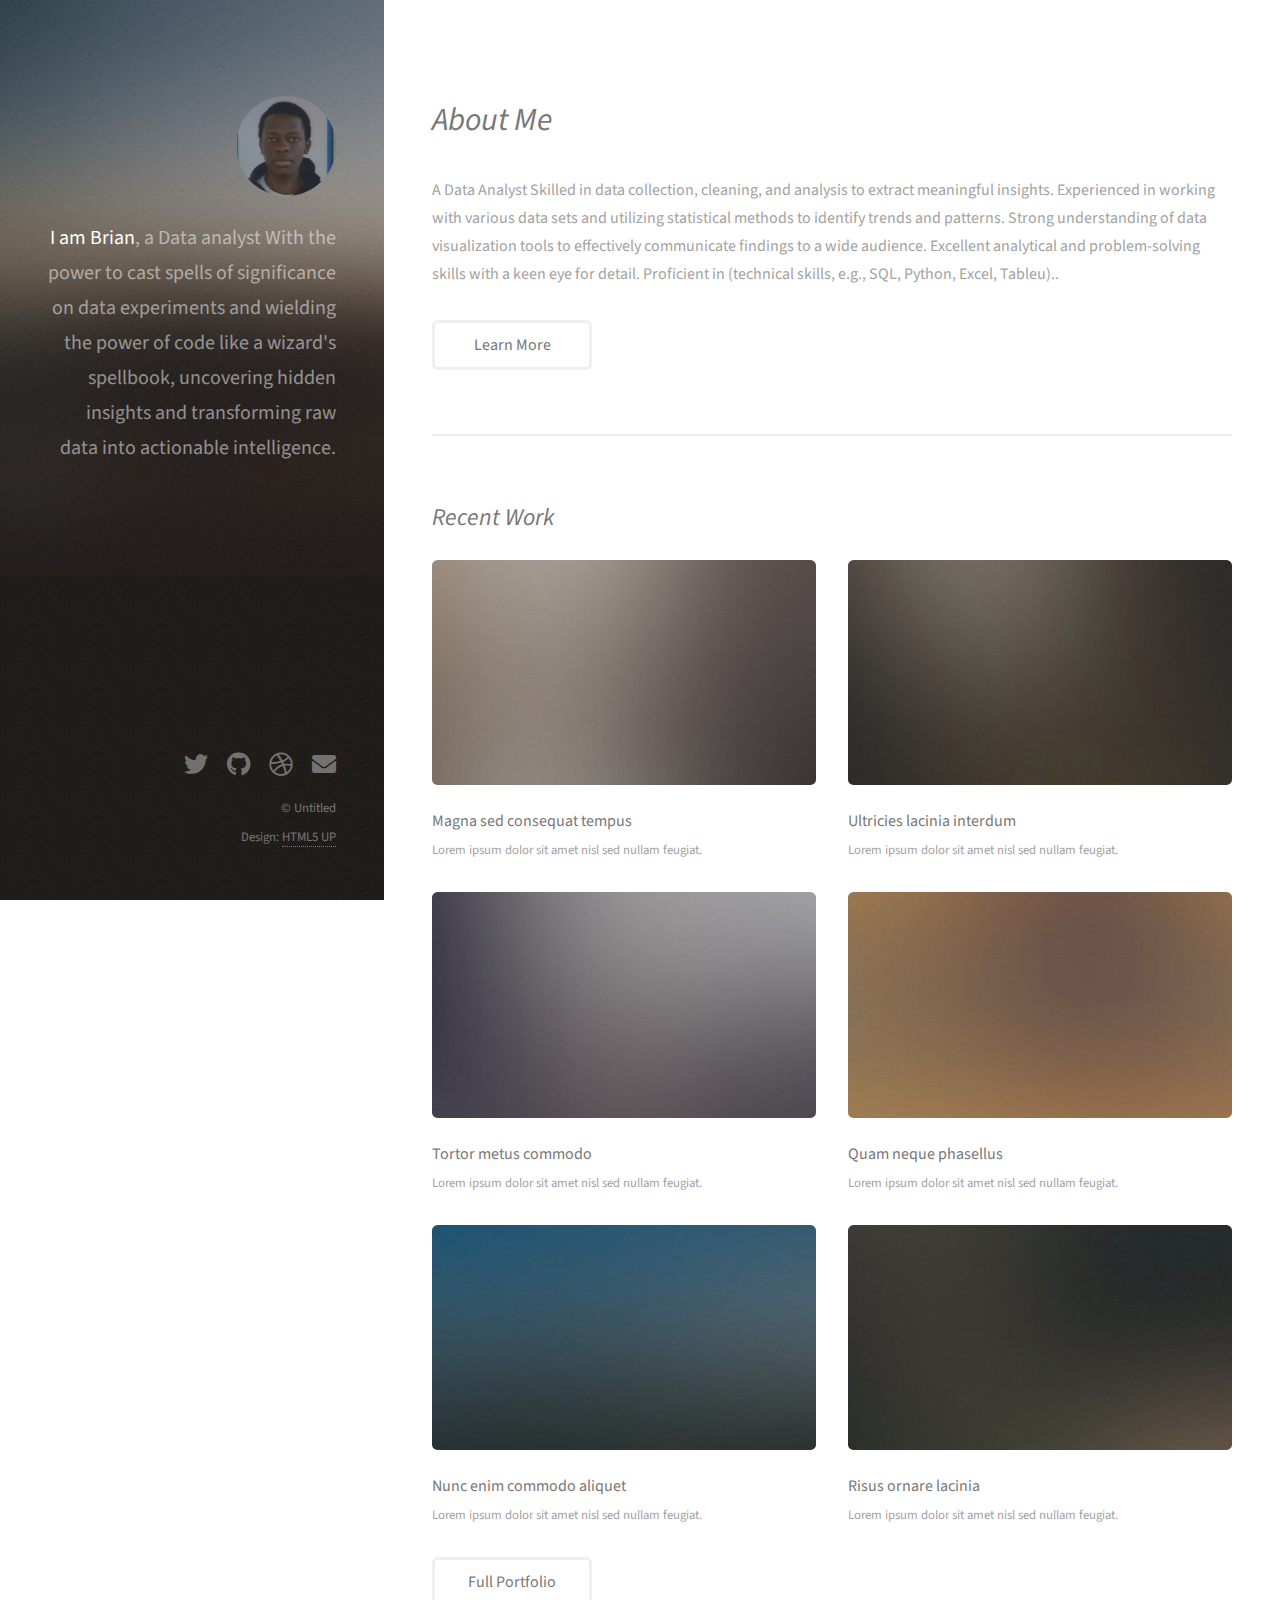
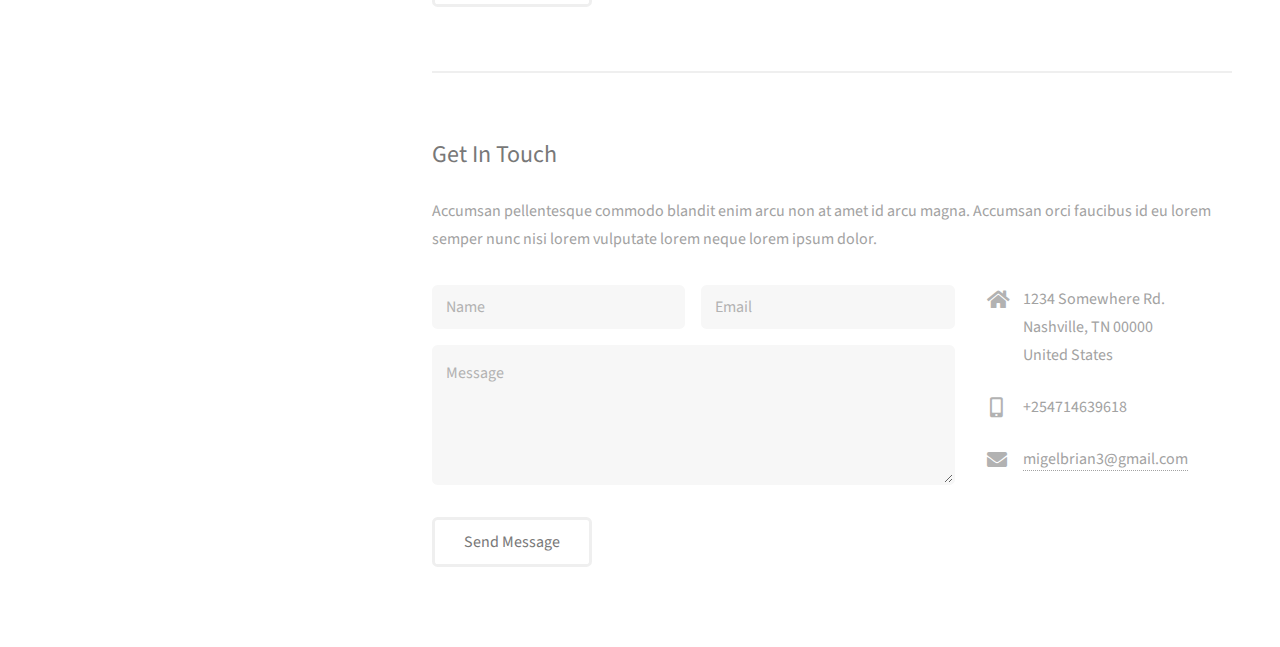
==== commit eee497f7: "portfolio changes" ====
--- a/html5up-strata/index.html
+++ b/html5up-strata/index.html
@@ -1,9 +1,4 @@
 <!DOCTYPE HTML>
-<!--
-	Strata by HTML5 UP
-	html5up.net | @ajlkn
-	Free for personal and commercial use under the CCA 3.0 license (html5up.net/license)
--->
 <html>
 	<head>
 		<title>Data analyst</title>
@@ -16,7 +11,7 @@
 		<!-- Header -->
 			<header id="header">
 				<div class="inner">
-					<a href="#" class="image avatar"><img src="images/avatar.jpg" alt="" /></a>
+					<a href="#" class="image avatar"><img src="Me.jpeg" alt="" /></a>
 					<h1><strong>I am Brian</strong>, a Data analyst<br />
 						With the power to cast spells of significance on data experiments 
 						and wielding the power of code like a wizard's spellbook, uncovering 
@@ -31,10 +26,14 @@
 				<!-- One -->
 					<section id="one">
 						<header class="major">
-							<h2>Ipsum lorem dolor aliquam ante commodo<br />
-							magna sed accumsan arcu neque.</h2>
+							<h2><i>About Me</i></h2>
 						</header>
-						<p>Accumsan orci faucibus id eu lorem semper. Eu ac iaculis ac nunc nisi lorem vulputate lorem neque cubilia ac in adipiscing in curae lobortis tortor primis integer massa adipiscing id nisi accumsan pellentesque commodo blandit enim arcu non at amet id arcu magna. Accumsan orci faucibus id eu lorem semper nunc nisi lorem vulputate lorem neque cubilia.</p>
+						<p> A Data Analyst
+							Skilled in data collection, cleaning, and analysis to extract meaningful insights. 
+							Experienced in working with various data sets and utilizing statistical methods to 
+							identify trends and patterns. Strong understanding of data visualization tools to effectively 
+							communicate findings to a wide audience. Excellent analytical and problem-solving skills with a 
+							keen eye for detail. Proficient in (technical skills, e.g., SQL, Python, Excel, Tableu)..</p>
 						<ul class="actions">
 							<li><a href="#" class="button">Learn More</a></li>
 						</ul>
@@ -42,7 +41,7 @@
 
 				<!-- Two -->
 					<section id="two">
-						<h2>Recent Work</h2>
+						<h2><i>Recent Work</i></h2>
 						<div class="row">
 							<article class="col-6 col-12-xsmall work-item">
 								<a href="images/fulls/01.jpg" class="image fit thumb"><img src="images/thumbs/01.jpg" alt="" /></a>
@@ -107,11 +106,11 @@
 									</li>
 									<li>
 										<h3 class="icon solid fa-mobile-alt"><span class="label">Phone</span></h3>
-										000-000-0000
+										+254714639618
 									</li>
 									<li>
 										<h3 class="icon solid fa-envelope"><span class="label">Email</span></h3>
-										<a href="#">hello@untitled.tld</a>
+										<a href="#">migelbrian3@gmail.com</a>
 									</li>
 								</ul>
 							</div>
@@ -119,7 +118,7 @@
 					</section>
 
 				<!-- Four -->
-				<!--
+<!-- 				
 					<section id="four">
 						<h2>Elements</h2>
 
@@ -434,7 +433,7 @@
 						</section>
 
 					</section>
-				-->
+				 -->
 
 			</div>
 
@@ -462,4 +461,4 @@
 			<script src="assets/js/main.js"></script>
 
 	</body>
-</html>+</html>
